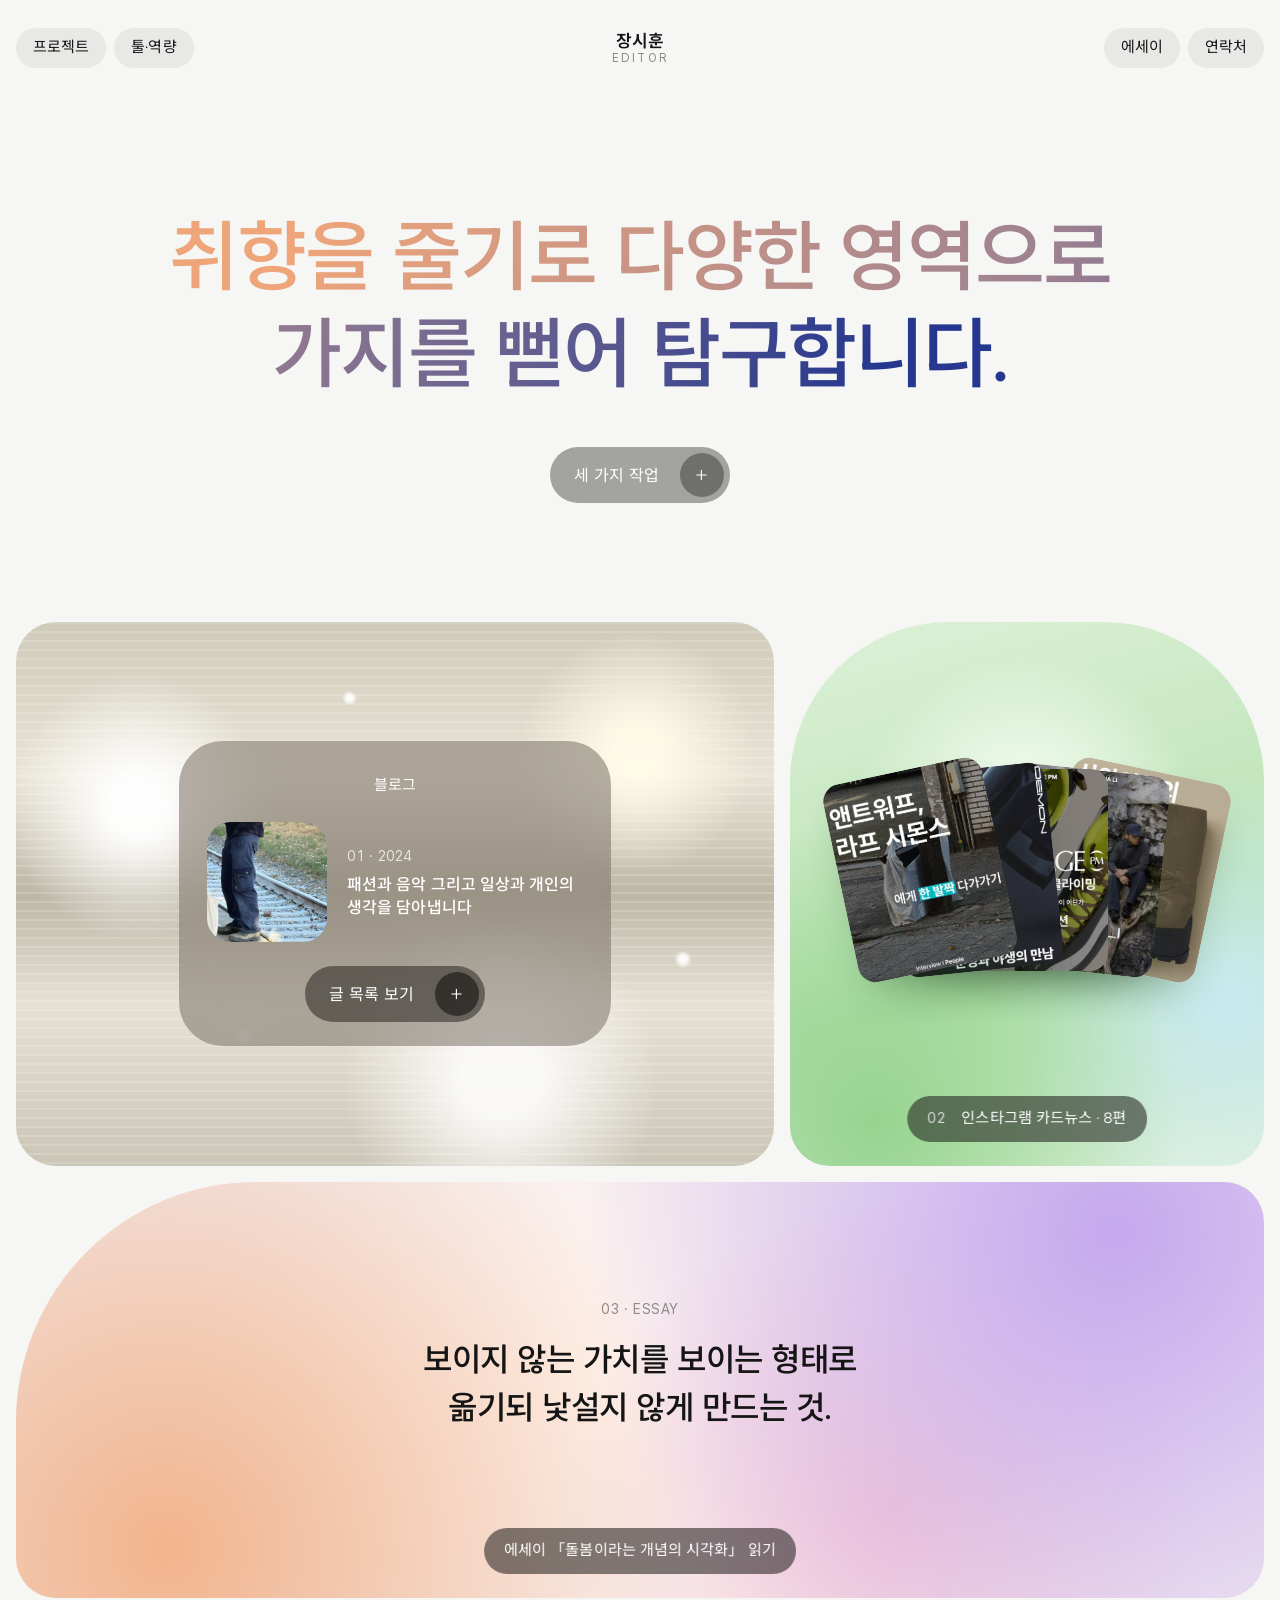
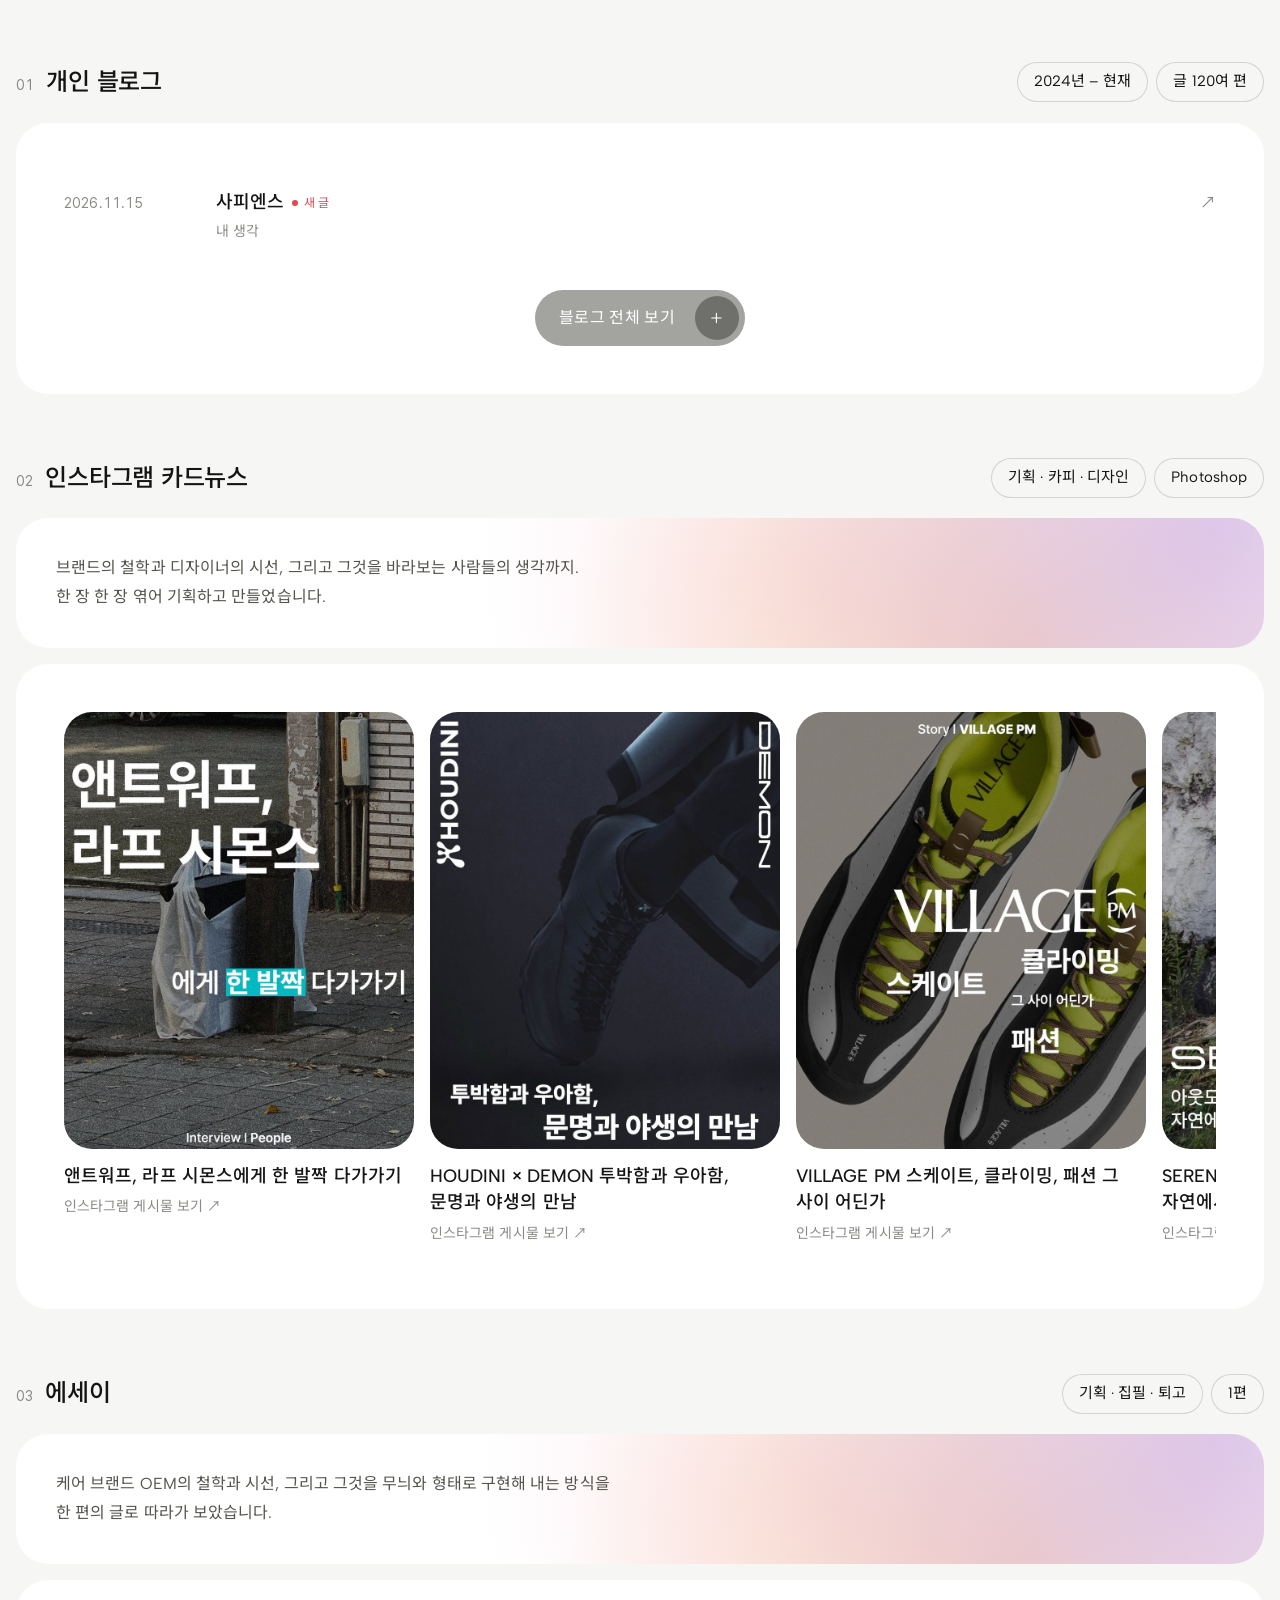
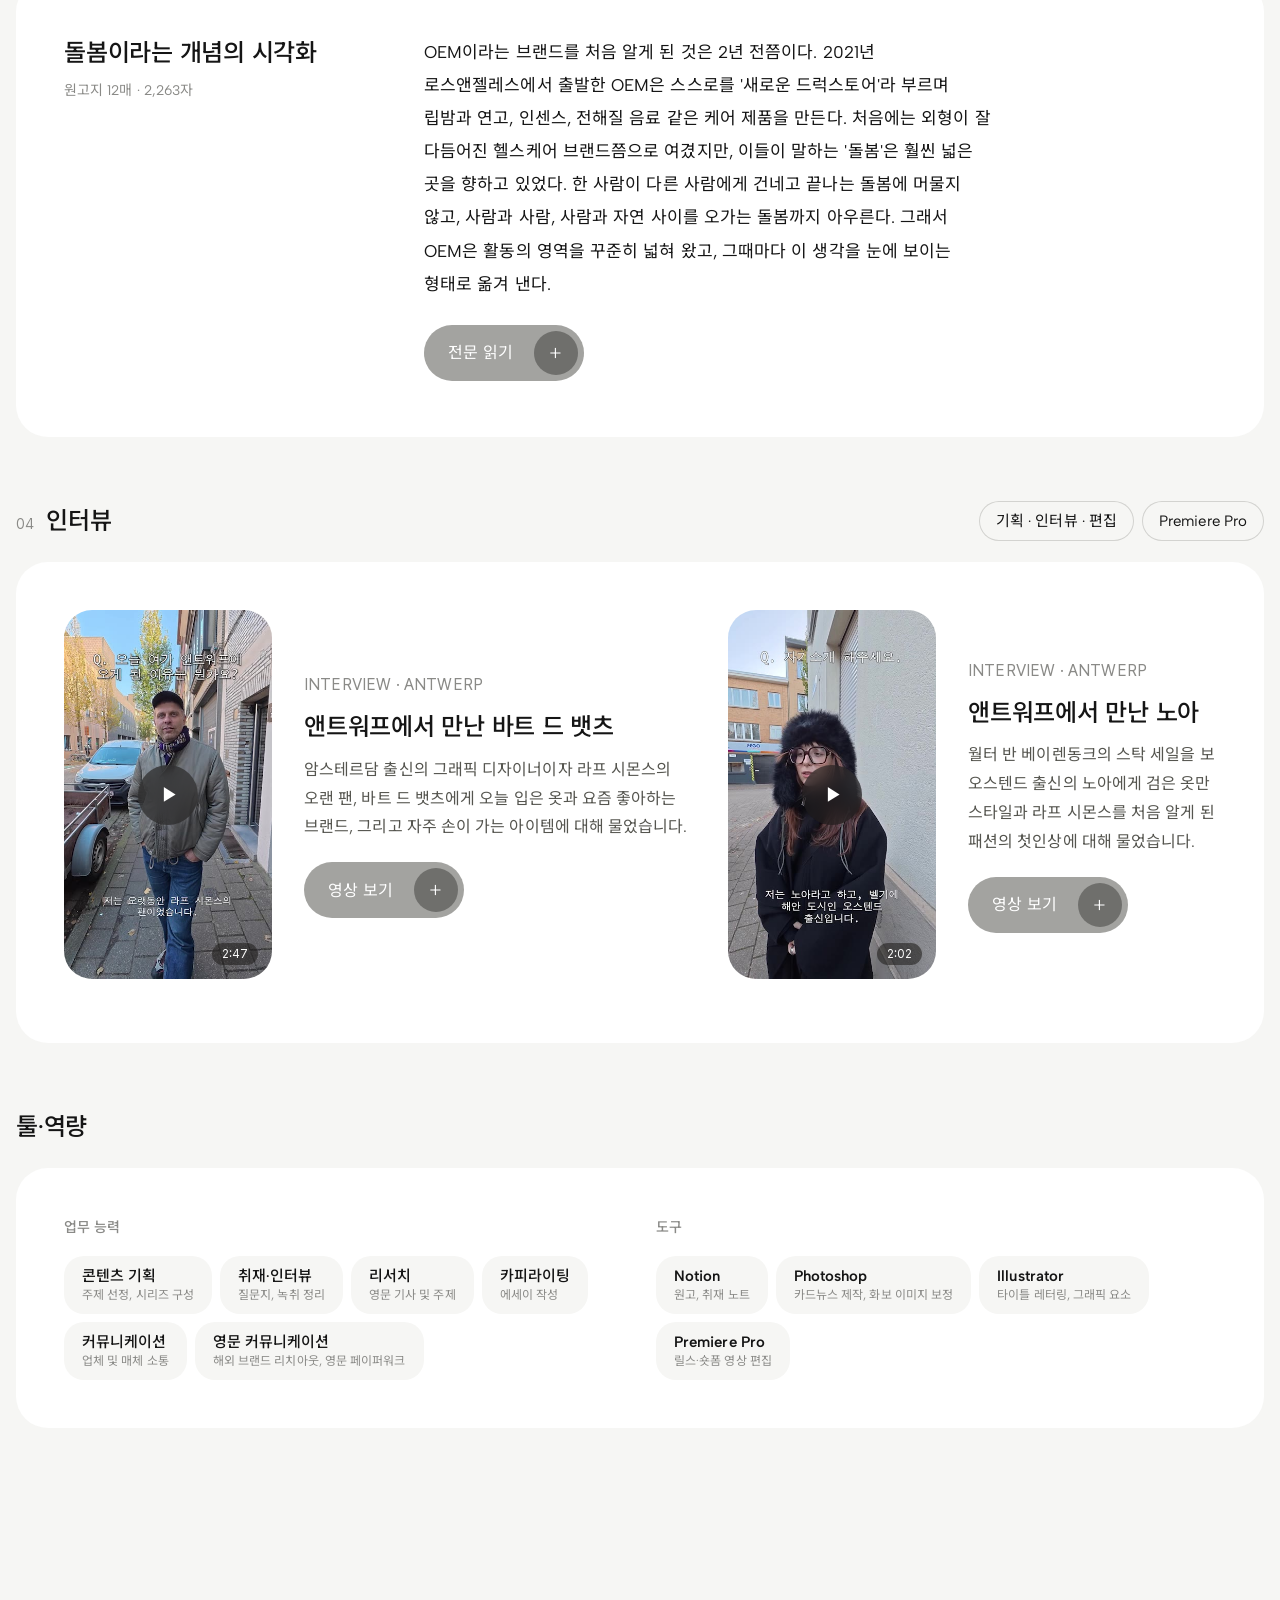
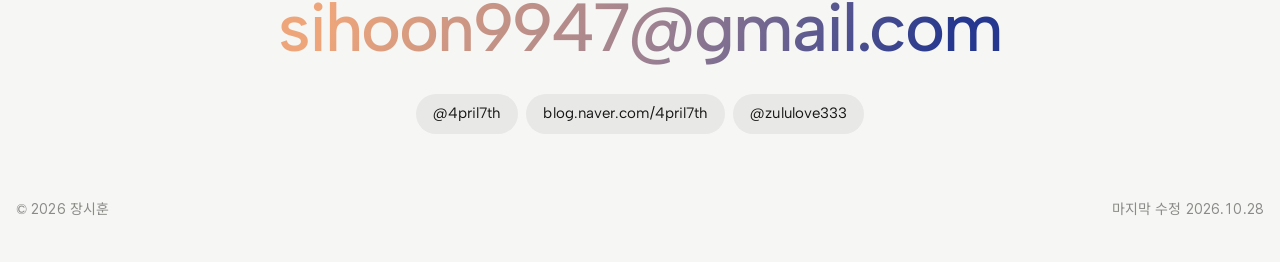
==== index.html @ 26d97390 "Add files via upload" ====
<!doctype html>
<html lang="ko">
<head>
<meta charset="utf-8">
<meta name="viewport" content="width=device-width, initial-scale=1, viewport-fit=cover">
<title>에디터 포트폴리오</title>
<meta name="description" content="에디터 지망생 장시훈의 포트폴리오. 블로그, 인스타그램 캐러셀, 에세이.">
<link rel="preconnect" href="https://fonts.googleapis.com">
<link rel="preconnect" href="https://fonts.gstatic.com" crossorigin>
<link rel="stylesheet" href="https://fonts.googleapis.com/css2?family=Albert+Sans:wght@400;500;600&family=Noto+Sans+KR:wght@400;500;600&display=swap">
<link rel="stylesheet" href="css/style.css">
<script>if(matchMedia("(hover: hover) and (pointer: fine)").matches)document.documentElement.classList.add("reveal-js")</script>
</head>
<body>

<header class="site-head">
  <div class="wrap">
    <nav class="left" aria-label="주 메뉴">
      <a class="pill" href="#work">프로젝트</a>
      <a class="pill" href="#skills">툴·역량</a>
    </nav>
    <a class="mark" href="#top"><b>장시훈</b><span>EDITOR</span></a>
    <nav class="right" aria-label="바로가기">
      <a class="pill opt" href="essay.html">에세이</a>
      <a class="pill" href="#contact">연락처</a>
    </nav>
  </div>
</header>

<main id="top">

  <!-- 소개 -->
  <section class="wrap hero" id="about">
    <h1><span class="grad">취향을 줄기로 다양한 영역으로 가지를 뻗어 탐구합니다.</span></h1>
    <a class="cta" href="#work">세 가지 작업 <span class="plus" aria-hidden="true">+</span></a>
  </section>

  <!-- 작업 카드 -->
  <section class="wrap section" id="work">
    <div class="works">
      <a class="card glow-beige" href="#blog">
        <div class="frost">
          <span class="label">블로그</span>
          <div class="row">
            <img class="thumb" src="images/blog-thumb.jpg" alt="기찻길 옆에 선 사람의 네이비 카고 바지와 작업화" width="720" height="720">
            <div>
              <span class="dot">01 · 2024</span>
              <b>패션과 음악 그리고 일상과 개인의 생각을 담아냅니다</b>
            </div>
          </div>
          <span class="cta dark">글 목록 보기 <span class="plus" aria-hidden="true">+</span></span>
        </div>
      </a>

      <a class="card tall glow-mint" href="#carousel">
        <!-- 이 부채꼴은 js/feed-fan.js가 아래 "02 인스타그램 카드뉴스" 칸을 읽어 자동으로 다시 만듦. 직접 고칠 필요 없음 -->
        <div class="fan" aria-hidden="true">
          <img src="images/carousel-1/01.jpg" alt="" width="864" height="1080" style="--x: -62%; --r: -9deg; z-index: 4">
          <img src="images/carousel-2/01.jpg" alt="" width="864" height="1080" style="--x: -21%; --r: -3deg; z-index: 3">
          <img src="images/carousel-3/01.jpg" alt="" width="864" height="1080" style="--x: 21%; --r: 3deg; z-index: 2">
          <img src="images/carousel-4/01.jpg" alt="" width="864" height="1080" style="--x: 62%; --r: 9deg; z-index: 1">
        </div>
        <span class="tag"><span class="dot">02</span><span>인스타그램 카드뉴스 · 4편</span></span>
      </a>

      <a class="card wide glow-dusk" href="#essay">
        <blockquote>
          <span class="dot">03 · ESSAY</span>
          보이지 않는 가치를 보이는 형태로 옮기되 낯설지 않게 만드는 것.
        </blockquote>
        <span class="tag"><span>에세이 「돌봄이라는 개념의 시각화」 읽기</span></span>
      </a>
    </div>
  </section>

  <!-- 01 블로그 -->
  <section class="wrap section" id="blog">
    <div class="sec-head">
      <h2><span class="dot">01</span>개인 블로그</h2>
      <div class="pills">
        <span class="pill ghost">2024년 – 현재</span>
        <span class="pill ghost">글 120여 편</span>
      </div>
    </div>
    <div class="panel posts-panel">
      <ul class="posts">
        <li><a href="https://blog.naver.com/4pril7th/224477552498" target="_blank" rel="noopener">
          <span class="d dot">2026.11.15</span>
          <span><b>사피엔스</b><span class="new">새 글</span>
          <p>내 생각</p></span>
          <span class="go" aria-hidden="true">↗</span>
        </a></li>
      </ul>
      <div class="reveal">
        <div class="panel-foot center"><a class="cta" href="https://blog.naver.com/4pril7th/" target="_blank" rel="noopener">블로그 전체 보기 <span class="plus" aria-hidden="true">+</span></a></div>
        <div class="more-posts">
          <div class="more-inner">
            <ul class="posts">
              <li><a href="https://blog.naver.com/4pril7th/224455889688" target="_blank" rel="noopener">
                <span class="d dot">2026.10.27</span>
                <span><b>커뮤니티의 영향력에 대해서</b>
                <p>일상과 생각</p></span>
                <span class="go" aria-hidden="true">↗</span>
              </a></li>
              <li><a href="https://blog.naver.com/4pril7th/224419180716" target="_blank" rel="noopener">
                <span class="d dot">2026.09.21</span>
                <span><b>그냥 일 끝나고 하늘이 너무 마음에 드는 김에 SUMIN 노래를 들었다</b>
                <p>일상과 생각</p></span>
                <span class="go" aria-hidden="true">↗</span>
              </a></li>
              <li><a href="https://blog.naver.com/4pril7th/224409416085" target="_blank" rel="noopener">
                <span class="d dot">2026.09.12</span>
                <span><b>티베트 노마드를 담아낸 아웃도어 CONP(Citizen of No Place)</b>
                <p>브랜드 소개</p></span>
                <span class="go" aria-hidden="true">↗</span>
              </a></li>
              <li><a href="https://blog.naver.com/4pril7th/224320069150" target="_blank" rel="noopener">
                <span class="d dot">2026.06.18</span>
                <span><b>2026년 아웃도어 &amp; 고프코어 인사이트</b>
                <p>탐구</p></span>
                <span class="go" aria-hidden="true">↗</span>
              </a></li>
              <li><a href="https://blog.naver.com/4pril7th/224314233630" target="_blank" rel="noopener">
                <span class="d dot">2026.06.12</span>
                <span><b>메종 마르지엘라의 유산, 생 마틴 북샵 (SAINT MARTIN BOOKSHOP)</b>
                <p>매장 소개</p></span>
                <span class="go" aria-hidden="true">↗</span>
              </a></li>
              <li><a href="https://blog.naver.com/4pril7th/224297221443" target="_blank" rel="noopener">
                <span class="d dot">2026.05.26</span>
                <span><b>유틸리티의 새로운 패러다임을 제시하다_플라스틱 프로덕트</b>
                <p>에세이</p></span>
                <span class="go" aria-hidden="true">↗</span>
              </a></li>
            </ul>
          </div>
        </div>
      </div>
    </div>
  </section>

  <!-- 02 캐러셀 -->
  <section class="wrap section" id="carousel">
    <div class="sec-head">
      <h2><span class="dot">02</span>인스타그램 카드뉴스</h2>
      <div class="pills">
        <span class="pill ghost">기획 · 카피 · 디자인</span>
        <span class="pill ghost">Photoshop</span>
      </div>
    </div>
    <div class="sec-note">
      <p class="note-desc">브랜드의 철학과 디자이너의 시선, 그리고 그것을 바라보는 사람들의 생각까지.<br>한 장 한 장 엮어 기획하고 만들었습니다.</p>
    </div>
    <div class="panel">
      <ul class="feed" aria-label="인스타그램 카드뉴스 목록, 옆으로 넘겨 더 보기">
        <li>
          <a class="post" href="https://www.instagram.com/p/DfvQZq-lRYY/" target="_blank" rel="noopener">
            <div class="cover photo">
              <img src="images/carousel-8/01.jpg" alt="카드뉴스 첫 장. 비닐에 싸인 거리의 쓰레기통 사진 위에 '앤트워프, 라프 시몬스에게 한 발짝 다가가기' 문구" width="864" height="1080">
              <span class="badge">게시물 보기 <span aria-hidden="true">↗</span></span>
            </div>
            <b>앤트워프, 라프 시몬스에게 한 발짝 다가가기</b>
            <span class="muted">인스타그램 게시물 보기 ↗</span>
          </a>
        </li>
        <li>
          <a class="post" href="https://www.instagram.com/p/DfZdMoUjiRm/" target="_blank" rel="noopener">
            <div class="cover photo">
              <img src="images/carousel-7/01.jpg" alt="카드뉴스 첫 장. 어두운 배경 속 회색 부츠를 신은 다리 사진 위에 'HOUDINI', 'DEMON' 로고와 '투박함과 우아함, 문명과 야생의 만남' 문구" width="864" height="1080">
              <span class="badge">게시물 보기 <span aria-hidden="true">↗</span></span>
            </div>
            <b>HOUDINI × DEMON 투박함과 우아함, 문명과 야생의 만남</b>
            <span class="muted">인스타그램 게시물 보기 ↗</span>
          </a>
        </li>
        <li>
          <a class="post" href="https://www.instagram.com/p/DfR_40tjjbe/" target="_blank" rel="noopener">
            <div class="cover photo">
              <img src="images/carousel-6/01.jpg" alt="카드뉴스 첫 장. 검정·회색 클라이밍 슈즈 사진 위에 'VILLAGE PM' 로고와 '스케이트, 클라이밍, 그 사이 어딘가 패션' 문구" width="864" height="1080">
              <span class="badge">게시물 보기 <span aria-hidden="true">↗</span></span>
            </div>
            <b>VILLAGE PM 스케이트, 클라이밍, 패션 그 사이 어딘가</b>
            <span class="muted">인스타그램 게시물 보기 ↗</span>
          </a>
        </li>
        <li>
          <a class="post" href="https://www.instagram.com/p/DfKdB0XiA5V/" target="_blank" rel="noopener">
            <div class="cover photo">
              <img src="images/carousel-5/01.jpg" alt="카드뉴스 첫 장. 바위 절벽 앞 쓰러진 나무에 앉은 모델 사진 위에 'SERENA LI'와 '아웃도어 기능은 그대로, 자연에서 일상으로' 문구" width="864" height="1080">
              <span class="badge">게시물 보기 <span aria-hidden="true">↗</span></span>
            </div>
            <b>SERENA LI 아웃도어 기능은 그대로, 자연에서 일상으로</b>
            <span class="muted">인스타그램 게시물 보기 ↗</span>
          </a>
        </li>
        <li>
          <a class="post" href="https://www.instagram.com/p/De_ek8uCEO2/" target="_blank" rel="noopener">
            <div class="cover photo">
              <img src="images/carousel-1/01.jpg" alt="카드뉴스 첫 장. 아크테릭스 부츠 사진 위에 '산악인들의 어그 부츠' 제목" width="864" height="1080">
              <span class="badge">게시물 보기 <span aria-hidden="true">↗</span></span>
            </div>
            <b>산악인들의 어그 부츠</b>
            <span class="muted">인스타그램 게시물 보기 ↗</span>
          </a>
        </li>
        <li>
          <a class="post" href="https://www.instagram.com/p/De89IGfiJCN/" target="_blank" rel="noopener">
            <div class="cover photo">
              <img src="images/carousel-2/01.jpg" alt="카드뉴스 첫 장. 푸른 하늘과 모래 언덕 위 실루엣 인물 사진 위에 'Goldwin 0와 Nur Abbas' 제목" width="864" height="1080">
              <span class="badge">게시물 보기 <span aria-hidden="true">↗</span></span>
            </div>
            <b>Goldwin 0와 Nur Abbas</b>
            <span class="muted">인스타그램 게시물 보기 ↗</span>
          </a>
        </li>
        <li>
          <a class="post" href="https://www.instagram.com/p/De1B1-sCPD4/" target="_blank" rel="noopener">
            <div class="cover photo">
              <img src="images/carousel-3/01.jpg" alt="카드뉴스 첫 장. 분홍 퍼 재킷과 구름 모양 선글라스를 쓴 모델 사진 위에 'Florentina Leitner' 손글씨와 '꿈과 희망을 전하는 앤트워프 디자이너와의 인터뷰' 제목" width="864" height="1080">
              <span class="badge">게시물 보기 <span aria-hidden="true">↗</span></span>
            </div>
            <b>꿈과 희망을 전하는 앤트워프 디자이너와의 인터뷰</b>
            <span class="muted">인스타그램 게시물 보기 ↗</span>
          </a>
        </li>
        <li>
          <a class="post" href="https://www.instagram.com/p/DdJSaGcDizI/" target="_blank" rel="noopener">
            <div class="cover photo">
              <img src="images/carousel-4/01.jpg" alt="카드뉴스 첫 장. 초록 티셔츠에 프린트된 흑백 인물 사진 위에 '아무도 묻지 않는 티셔츠' 제목" width="864" height="1080">
              <span class="badge">게시물 보기 <span aria-hidden="true">↗</span></span>
            </div>
            <b>아무도 묻지 않는 티셔츠</b>
            <span class="muted">인스타그램 게시물 보기 ↗</span>
          </a>
        </li>
      </ul>
    </div>
  </section>

  <!-- 03 에세이 -->
  <section class="wrap section" id="essay">
    <div class="sec-head">
      <h2><span class="dot">03</span>에세이</h2>
      <div class="pills">
        <span class="pill ghost">기획 · 집필 · 퇴고</span>
        <span class="pill ghost">1편</span>
      </div>
    </div>
    <div class="sec-note">
      <p class="note-desc">케어 브랜드 OEM의 철학과 시선, 그리고 그것을 무늬와 형태로 구현해 내는 방식을<br>한 편의 글로 따라가 보았습니다.</p>
    </div>
    <div class="panel">
      <ul class="essays">
        <li class="essay-item">
          <div class="essay-meta">
            <h3><a href="essay.html">돌봄이라는 개념의 시각화</a></h3>
            <span class="muted">원고지 12매 · 2,263자</span>
          </div>
          <div class="essay-preview">
            <p>OEM이라는 브랜드를 처음 알게 된 것은 2년 전쯤이다. 2021년 로스앤젤레스에서 출발한 OEM은 스스로를 '새로운 드럭스토어'라 부르며 립밤과 연고, 인센스, 전해질 음료 같은 케어 제품을 만든다. 처음에는 외형이 잘 다듬어진 헬스케어 브랜드쯤으로 여겼지만, 이들이 말하는 '돌봄'은 훨씬 넓은 곳을 향하고 있었다. 한 사람이 다른 사람에게 건네고 끝나는 돌봄에 머물지 않고, 사람과 사람, 사람과 자연 사이를 오가는 돌봄까지 아우른다. 그래서 OEM은 활동의 영역을 꾸준히 넓혀 왔고, 그때마다 이 생각을 눈에 보이는 형태로 옮겨 낸다.</p>
            <a class="cta" href="essay.html">전문 읽기 <span class="plus" aria-hidden="true">+</span></a>
          </div>
        </li>
      </ul>
    </div>
  </section>

  <!-- 04 인터뷰 -->
  <section class="wrap section" id="interview">
    <div class="sec-head">
      <h2><span class="dot">04</span>인터뷰</h2>
      <div class="pills">
        <span class="pill ghost">기획 · 인터뷰 · 편집</span>
        <span class="pill ghost">Premiere Pro</span>
      </div>
    </div>
    <div class="panel">
      <ul class="interviews">
        <li class="interview-item">
          <button class="vthumb" type="button" data-video="videos/interview-01.mp4" data-poster="images/interview-01.jpg" aria-label="인터뷰 영상 재생: 앤트워프에서 만난 바트 드 뱃츠">
            <img src="images/interview-01.jpg" alt="앤트워프 거리에서 인터뷰에 답하는 그래픽 디자이너 바트 드 뱃츠" width="404" height="718">
            <span class="vplay" aria-hidden="true">▶</span>
            <span class="vdur">2:47</span>
          </button>
          <div class="interview-info">
            <span class="dot muted">INTERVIEW · ANTWERP</span>
            <h3>앤트워프에서 만난 바트 드 뱃츠</h3>
            <p>암스테르담 출신의 그래픽 디자이너이자 라프 시몬스의 오랜 팬, 바트 드 뱃츠에게 오늘 입은 옷과 요즘 좋아하는 브랜드, 그리고 자주 손이 가는 아이템에 대해 물었습니다.</p>
            <div class="interview-actions">
              <button class="cta" type="button" data-video="videos/interview-01.mp4" data-poster="images/interview-01.jpg">영상 보기 <span class="plus" aria-hidden="true">+</span></button>
            </div>
          </div>
        </li>
        <li class="interview-item">
          <button class="vthumb" type="button" data-video="videos/interview-02.mp4" data-poster="images/interview-02.jpg" aria-label="인터뷰 영상 재생: 앤트워프에서 만난 노아">
            <img src="images/interview-02.jpg" alt="앤트워프 거리에서 털모자와 검은 코트 차림으로 인터뷰에 답하는 노아" width="404" height="718">
            <span class="vplay" aria-hidden="true">▶</span>
            <span class="vdur">2:02</span>
          </button>
          <div class="interview-info">
            <span class="dot muted">INTERVIEW · ANTWERP</span>
            <h3>앤트워프에서 만난 노아</h3>
            <p>월터 반 베이렌동크의 스탁 세일을 보러 앤트워프에 온 오스텐드 출신의 노아에게 검은 옷만 입는다는 그의 스타일과 라프 시몬스를 처음 알게 된 순간, 그리고 한국 패션의 첫인상에 대해 물었습니다.</p>
            <div class="interview-actions">
              <button class="cta" type="button" data-video="videos/interview-02.mp4" data-poster="images/interview-02.jpg">영상 보기 <span class="plus" aria-hidden="true">+</span></button>
            </div>
          </div>
        </li>
        <li class="interview-item">
          <button class="vthumb" type="button" data-video="videos/interview-03.mp4" data-poster="images/interview-03.jpg" aria-label="인터뷰 영상 재생: 앤트워프에서 만난 나오미, 브라이언">
            <img src="images/interview-03.jpg" alt="앤트워프 거리에서 나란히 서서 인터뷰에 답하는 나오미와 브라이언" width="404" height="718">
            <span class="vplay" aria-hidden="true">▶</span>
            <span class="vdur">4:39</span>
          </button>
          <div class="interview-info">
            <span class="dot muted">INTERVIEW · ANTWERP</span>
            <h3>앤트워프에서 만난 나오미, 브라이언</h3>
            <p>앤트워프 거리에서 만난 두 사람, 나오미와 브라이언에게 오늘 입은 착장과 가장 좋아하는 브랜드, 요즘 애착이 가는 아이템, 그리고 한국 패션의 첫인상에 대해 물었습니다.</p>
            <div class="interview-actions">
              <button class="cta" type="button" data-video="videos/interview-03.mp4" data-poster="images/interview-03.jpg">영상 보기 <span class="plus" aria-hidden="true">+</span></button>
            </div>
          </div>
        </li>
        <li class="interview-item">
          <button class="vthumb" type="button" data-video="videos/interview-04.mp4" data-poster="images/interview-04.jpg" aria-label="인터뷰 영상 재생: 앤트워프에서 만난 에블린, 코바">
            <img src="images/interview-04.jpg" alt="앤트워프 거리에서 검은 가죽 재킷 차림으로 나란히 선 에블린과 코바" width="404" height="718">
            <span class="vplay" aria-hidden="true">▶</span>
            <span class="vdur">3:43</span>
          </button>
          <div class="interview-info">
            <span class="dot muted">INTERVIEW · ANTWERP</span>
            <h3>앤트워프에서 만난 에블린, 코바</h3>
            <p>서른셋 동갑내기 에블린과 코바에게 오늘 세일에서 산 것과 애착이 가는 아이템, 라프 시몬스의 팬이 된 순간, 그리고 앤트워프 사람에게 패션과 앤트워프 패션 스쿨이 어떤 의미인지 물었습니다.</p>
            <div class="interview-actions">
              <button class="cta" type="button" data-video="videos/interview-04.mp4" data-poster="images/interview-04.jpg">영상 보기 <span class="plus" aria-hidden="true">+</span></button>
            </div>
          </div>
        </li>
      </ul>
    </div>
  </section>

  <!-- 툴·역량 -->
  <section class="wrap section" id="skills">
    <div class="sec-head">
      <h2>툴·역량</h2>
    </div>
    <div class="panel skills">
      <div>
        <h3>업무 능력</h3>
        <ul class="chips">
          <li><b>콘텐츠 기획</b><span>주제 선정, 시리즈 구성</span></li>
          <li><b>취재·인터뷰</b><span>질문지, 녹취 정리</span></li>
          <li><b>리서치</b><span>영문 기사 및 주제</span></li>
          <li><b>카피라이팅</b><span>에세이 작성</span></li>
          <li><b>커뮤니케이션</b><span>업체 및 매체 소통</span></li>
          <li><b>영문 커뮤니케이션</b><span>해외 브랜드 리치아웃, 영문 페이퍼워크</span></li>
        </ul>
      </div>
      <div>
        <h3>도구</h3>
        <ul class="chips tools">
          <li><b>Notion</b><span>원고, 취재 노트</span></li>
          <li><b>Photoshop</b><span>카드뉴스 제작, 화보 이미지 보정</span></li>
          <li><b>Illustrator</b><span>타이틀 레터링, 그래픽 요소</span></li>
          <li><b>Premiere Pro</b><span>릴스·숏폼 영상 편집</span></li>
        </ul>
      </div>
    </div>
  </section>

  <!-- 연락처 -->
  <section class="wrap contact" id="contact">
    <span class="mail grad">sihoon9947@gmail.com</span>
    <div class="pills">
      <a class="pill" href="https://www.instagram.com/4pril7th/" target="_blank" rel="noopener" aria-label="인스타그램 @4pril7th"><!-- 인스타그램 공식 아이콘 자리: <img class="sns-icon" src="images/instagram.svg" alt=""> -->@4pril7th</a>
      <a class="pill" href="https://blog.naver.com/4pril7th" target="_blank" rel="noopener">blog.naver.com/4pril7th</a>
      <a class="pill" href="https://www.instagram.com/zululove333/" target="_blank" rel="noopener">@zululove333</a>
    </div>
  </section>

</main>

<footer class="site-foot">
  <div class="wrap">
    <span>© <span class="dot">2026</span> 장시훈</span>
    <span>마지막 수정 <span class="dot">2026.10.28</span></span>
  </div>
</footer>

<!-- 인터뷰 영상 팝업 (js/video-modal.js) -->
<div class="vmodal" hidden role="dialog" aria-modal="true" aria-label="인터뷰 영상">
  <div class="vmodal-box">
    <video controls playsinline preload="none"></video>
    <button class="vmodal-close" type="button" aria-label="영상 닫기">✕</button>
  </div>
</div>

<script src="js/feed-fan.js"></script>
<script src="js/blog-reveal.js"></script>
<script src="js/feed-drag.js"></script>
<script src="js/video-modal.js"></script>
</body>
</html>
---- css/style.css ----
@font-face {
  font-family: "Pretendard Variable";
  src: url("../fonts/PretendardVariable.woff2") format("woff2-variations"), url("../fonts/PretendardVariable.woff2") format("woff2");
  font-weight: 45 920;
  font-style: normal;
  font-display: swap;
}

/* Layout: 회백색 바탕 위 알약 메뉴, 가운데 정렬 그라데이션 문장, 크게 둥근 카드 그리드, 흰 패널 상세. */
:root {
  /* 바탕과 글자 */
  --bg: #F6F6F4;
  --surface: #FFFFFF;
  --pill: #E8E8E6;
  --pill-hover: #DCDCD9;
  --ink: #151515;
  --muted: #8A8A87;
  --ink-soft: #55554F;
  --faint: #D3D3D0;
  --line: #EDEDEA;

  /* 그라데이션 문장: 살구 → 회보라 → 남색 */
  --g1: #EEA57A;
  --g2: #9E8291;
  --g3: #25378E;

  /* 신호색 */
  --mint: #CBEBC3;
  --mint-ink: #2C5328;
  --signal: #E5484D;
  --cta: #A3A3A0;
  --cta-dot: #6F6F6C;

  /* 글꼴: 영문 Albert Sans + 한글 Noto Sans KR, 숫자·날짜·영문 라벨은 Pretendard */
  --sans: "Albert Sans", "Noto Sans KR", "Apple SD Gothic Neo", "Malgun Gothic", sans-serif;
  --dot: "Pretendard Variable", "Pretendard", "Noto Sans KR", sans-serif;

  /* 크기 */
  --fs-label: 0.75rem;
  --fs-small: 0.875rem;
  --fs-body: 1rem;
  --fs-lead: 1.125rem;
  --fs-title: 1.5rem;
  --fs-hero: clamp(2rem, 6.2vw, 4.75rem);

  /* 둥근 정도 */
  --r-card: 40px;
  --r-panel: 32px;
  --r-slide: 22px;

  --page: 80rem;
  --measure: 34em;

  color-scheme: light;
}

*, *::before, *::after { box-sizing: border-box; }
html { -webkit-text-size-adjust: 100%; scroll-behavior: smooth; }
@media (prefers-reduced-motion: reduce) { html { scroll-behavior: auto; } }

body {
  margin: 0;
  background: var(--bg);
  color: var(--ink);
  font-family: var(--sans);
  font-size: var(--fs-body);
  line-height: 1.7;
  letter-spacing: 0.005em;
  word-break: keep-all;
  overflow-wrap: break-word;
}

.wrap {
  max-width: var(--page);
  margin: 0 auto;
  padding-left: max(16px, env(safe-area-inset-left, 0px));
  padding-right: max(16px, env(safe-area-inset-right, 0px));
}

a { color: inherit; }
a:focus-visible { outline: 2px solid var(--g3); outline-offset: 3px; border-radius: 999px; }

.dot { font-family: var(--dot); letter-spacing: 0.01em; font-variant-numeric: tabular-nums; }
.muted { color: var(--muted); }

/* 초안 안내 */
.draft-note { text-align: center; color: var(--muted); font-size: var(--fs-label); padding-block: 0.5rem 0; }

/* 알약 */
.pill {
  display: inline-flex; align-items: center; gap: 0.5rem;
  min-height: 2.5rem; padding: 0.25rem 1.0625rem;
  border-radius: 999px; background: var(--pill); color: var(--ink);
  font-size: 0.9375rem; text-decoration: none; white-space: nowrap;
  transition: background-color 0.15s;
}
a.pill:hover { background: var(--pill-hover); }
.pill.ghost { background: transparent; box-shadow: inset 0 0 0 1px var(--faint); }
.pill .sig { width: 7px; height: 7px; border-radius: 50%; background: var(--signal); flex: none; }

.cta {
  display: inline-flex; align-items: center; gap: 1.25rem;
  padding: 0.375rem 0.375rem 0.375rem 1.5rem; min-height: 3.5rem;
  border-radius: 999px; background: var(--cta); color: #FFFFFF;
  text-decoration: none; letter-spacing: 0.02em;
  transition: background-color 0.15s;
}
.cta:hover { background: var(--cta-dot); }
.cta .plus {
  display: grid; place-items: center; width: 2.75rem; height: 2.75rem; border-radius: 50%;
  background: var(--cta-dot); font-size: 1.25rem; line-height: 1; font-weight: 300;
}
.cta.dark { background: rgba(40, 38, 34, 0.55); }
.cta.dark .plus { background: rgba(20, 19, 17, 0.6); }
.cta.dark:hover { background: rgba(40, 38, 34, 0.75); }

/* 머리 */
.site-head .wrap {
  display: grid; grid-template-columns: minmax(0, 1fr) auto minmax(0, 1fr); align-items: center; gap: 0.75rem 1rem;
  padding-block: 1.75rem 0;
}
.site-head nav { display: flex; flex-wrap: wrap; gap: 0.5rem; }
.site-head nav.right { justify-content: flex-end; }
.mark { text-align: center; text-decoration: none; display: grid; line-height: 1.2; }
.mark b { font-weight: 600; font-size: 1.0625rem; }
.mark span { font-family: var(--dot); font-size: var(--fs-label); letter-spacing: 0.18em; color: var(--muted); }

/* 히어로 */
.hero { padding-block: clamp(4rem, 11vw, 9rem) clamp(3.5rem, 8vw, 6.5rem); text-align: center; display: grid; justify-items: center; gap: 2.75rem; }
.hero h1 {
  margin: 0; max-width: 17em;
  font-size: var(--fs-hero); font-weight: 500; line-height: 1.28; letter-spacing: -0.025em;
  text-wrap: balance; color: var(--ink);
}
@supports ((-webkit-background-clip: text) or (background-clip: text)) {
  .grad {
    background: linear-gradient(112deg, var(--g1) 8%, var(--g2) 52%, var(--g3) 92%);
    -webkit-background-clip: text; background-clip: text;
    color: transparent; -webkit-text-fill-color: transparent;
  }
}

/* 섹션 머리 */
.section { padding-block: 1rem 3rem; }
.sec-head { display: flex; flex-wrap: wrap; align-items: center; justify-content: space-between; gap: 0.75rem 1rem; padding-bottom: 1.25rem; }
.sec-head h2 { margin: 0; font-size: var(--fs-title); font-weight: 500; letter-spacing: -0.01em; display: flex; align-items: baseline; gap: 0.75rem; }
.sec-head h2 .dot { font-size: var(--fs-small); color: var(--muted); font-weight: 400; }
.sec-head .pills { display: flex; flex-wrap: wrap; gap: 0.5rem; }

/* 작업 카드 그리드 */
.works { display: grid; grid-template-columns: minmax(0, 1.6fr) minmax(0, 1fr); gap: 1rem; }
.card {
  position: relative; overflow: hidden; min-height: 34rem;
  display: grid; place-items: center; padding: 1.5rem;
  border-radius: var(--r-card); color: var(--ink); text-decoration: none;
}
.card .tag {
  position: absolute; left: 50%; bottom: 1.5rem; transform: translateX(-50%);
  display: inline-flex; gap: 1rem; align-items: center; white-space: nowrap;
  padding: 0.625rem 1.25rem; border-radius: 999px;
  background: rgba(28, 27, 25, 0.55); color: #FFFFFF; font-size: 0.9375rem;
  backdrop-filter: blur(10px); -webkit-backdrop-filter: blur(10px);
}
.card .tag .dot { opacity: 0.75; }

/* 빛 번짐 배경 */
.glow-beige {
  background:
    radial-gradient(circle at 16% 34%, rgba(255,255,255,0.95) 0 4%, rgba(255,255,255,0) 18%),
    radial-gradient(circle at 82% 24%, rgba(255,252,232,0.95) 0 3%, rgba(255,252,232,0) 16%),
    radial-gradient(circle at 64% 84%, rgba(255,255,255,0.85) 0 6%, rgba(255,255,255,0) 24%),
    radial-gradient(circle at 30% 76%, rgba(255,255,255,0.9) 0 0.6%, rgba(255,255,255,0) 1.4%),
    radial-gradient(circle at 88% 62%, rgba(255,255,255,0.9) 0 0.5%, rgba(255,255,255,0) 1.2%),
    radial-gradient(circle at 44% 14%, rgba(255,255,255,0.9) 0 0.5%, rgba(255,255,255,0) 1.2%),
    repeating-linear-gradient(180deg, rgba(255,255,255,0.16) 0 2px, rgba(255,255,255,0) 2px 9px),
    linear-gradient(180deg, #CFCAB9 0%, #E8E3D4 28%, #BDB7A6 50%, #E6E1D4 70%, #CBC5B6 100%);
}
.glow-mint {
  background:
    radial-gradient(circle at 50% 38%, rgba(247,255,244,0.95) 0 8%, rgba(247,255,244,0) 42%),
    radial-gradient(circle at 18% 92%, #96D48F 0, rgba(150,212,143,0) 48%),
    radial-gradient(circle at 92% 70%, #C9E9F0 0, rgba(201,233,240,0) 40%),
    linear-gradient(165deg, #DDF1D8, #B7E1B0 62%, #E4F3E1);
}
.glow-dusk {
  background:
    radial-gradient(circle at 12% 88%, #F2B48C 0, rgba(242,180,140,0) 46%),
    radial-gradient(circle at 88% 12%, #C5A8EE 0, rgba(197,168,238,0) 46%),
    radial-gradient(circle at 70% 80%, #F6C9D6 0, rgba(246,201,214,0) 34%),
    radial-gradient(circle at 46% 46%, #FFF4EE 0, rgba(255,244,238,0) 58%),
    #F2ECF0;
}
.glow-sky {
  background:
    radial-gradient(circle at 80% 20%, rgba(255,255,255,0.9) 0 5%, rgba(255,255,255,0) 30%),
    radial-gradient(circle at 20% 90%, #F3C5A6 0, rgba(243,197,166,0) 40%),
    linear-gradient(180deg, #8EA2C8, #B7C3DB 55%, #E7E1DE);
}

/* 01 블로그 카드: 반투명 패널 */
.frost {
  width: min(27rem, 100%); padding: 2rem 1.75rem 1.5rem;
  border-radius: 44px; background: rgba(122, 114, 102, 0.55); color: #FFFFFF;
  backdrop-filter: blur(16px); -webkit-backdrop-filter: blur(16px);
  display: grid; gap: 1.5rem; justify-items: center; text-align: center;
}
.frost .label { font-size: 0.9375rem; }
.frost .row { display: grid; grid-template-columns: 7.5rem minmax(0, 1fr); gap: 1.25rem; align-items: center; text-align: left; width: 100%; }
.frost .thumb {
  display: block; width: 100%; height: auto; aspect-ratio: 1; object-fit: cover; border-radius: 24px;
  box-shadow: 0 18px 36px -16px rgba(60, 45, 25, 0);
  transition: transform 0.5s cubic-bezier(0.3, 0.6, 0.15, 1), box-shadow 0.5s cubic-bezier(0.3, 0.6, 0.15, 1);
}
/* 마우스를 올리면 사진이 살짝 기울며 떠오름 (카드뉴스 카드의 부채가 펼쳐지는 것과 같은 속도) */
.card:hover .frost .thumb { transform: translateY(-4px) rotate(-4deg) scale(1.06); box-shadow: 0 18px 36px -16px rgba(60, 45, 25, 0.5); }
.frost .row b { display: block; font-weight: 500; line-height: 1.45; }
.frost .row .dot { display: block; font-size: var(--fs-small); opacity: 0.75; margin-bottom: 0.25rem; }

/* 02 캐러셀 카드 */
.card.tall { border-radius: 160px 160px var(--r-card) var(--r-card); }
.mock {
  width: min(12.5rem, 62%); aspect-ratio: 4 / 5; border-radius: var(--r-slide);
  background: var(--surface); padding: 1rem; margin-bottom: 3rem;
  display: flex; flex-direction: column; justify-content: space-between;
  box-shadow: 0 30px 60px -20px rgba(40, 80, 40, 0.35);
  transform: rotate(-5deg);
}
.mock .dot { font-size: var(--fs-label); color: var(--muted); }
.mock b { font-size: 1.0625rem; font-weight: 600; line-height: 1.4; }
.mock-back {
  position: absolute; width: min(12.5rem, 62%); aspect-ratio: 4 / 5; border-radius: var(--r-slide);
  background: rgba(255,255,255,0.55); transform: rotate(6deg) translate(1.5rem, -1.5rem);
  margin-bottom: 3rem;
}

/* 03 에세이 카드 */
.card.wide { grid-column: 1 / -1; min-height: 26rem; border-radius: 240px var(--r-card) var(--r-card) var(--r-card); place-items: center; }
.card.wide blockquote {
  margin: 0 0 3rem; max-width: 22em; text-align: center;
  font-size: clamp(1.25rem, 2.6vw, 2rem); font-weight: 500; line-height: 1.5; letter-spacing: -0.015em; text-wrap: balance;
}
.card.wide blockquote .dot { display: block; font-size: var(--fs-small); color: var(--muted); letter-spacing: 0.04em; margin-bottom: 1rem; font-weight: 400; }

/* 흰 패널 */
.panel { background: var(--surface); border-radius: var(--r-panel); padding: clamp(1.25rem, 4vw, 3rem); }
.panel + .panel { margin-top: 1rem; }

/* 블로그 글 목록 */
.posts { list-style: none; margin: 0; padding: 0; }
.posts li { border-top: 1px solid var(--line); }
.posts li:first-child { border-top: 0; }
.posts a {
  display: grid; grid-template-columns: 8rem minmax(0, 1fr) auto; gap: 0.25rem 1.5rem; align-items: baseline;
  padding-block: 1.125rem; text-decoration: none;
}
.posts .d { color: var(--muted); font-size: var(--fs-small); }
.posts b { font-weight: 500; font-size: var(--fs-lead); line-height: 1.5; }
.posts p { margin: 0.25rem 0 0; color: var(--muted); font-size: var(--fs-small); }
.posts .go { color: var(--muted); }
.posts a:hover b { color: var(--g3); }
.posts .new { display: inline-flex; align-items: center; gap: 0.375rem; margin-left: 0.5rem; vertical-align: 0.15em; font-size: var(--fs-label); color: var(--signal); font-weight: 400; }
.posts .new::before { content: ""; width: 6px; height: 6px; border-radius: 50%; background: var(--signal); }
.panel-foot { display: flex; justify-content: flex-end; padding-top: 1rem; }

/* 캐러셀 세트 */
.set { display: grid; gap: 1rem; }
.set + .set { margin-top: 2.5rem; }
.set-head { display: flex; flex-wrap: wrap; align-items: baseline; justify-content: space-between; gap: 0.25rem 1rem; }
.set-head h3 { margin: 0; font-size: var(--fs-lead); font-weight: 500; }
.strip {
  list-style: none; margin: 0; padding: 0 0 0.75rem;
  display: flex; gap: 0.75rem; overflow-x: auto; scroll-snap-type: x mandatory;
  scrollbar-width: thin; scrollbar-color: var(--faint) transparent;
}
.slide {
  flex: 0 0 11.5rem; max-width: 100%; aspect-ratio: 4 / 5; scroll-snap-align: start;
  display: flex; flex-direction: column; justify-content: space-between; gap: 0.5rem;
  padding: 1rem; border-radius: var(--r-slide); background: var(--bg);
  font-size: 0.875rem; line-height: 1.5;
}
.slide img { width: 100%; height: 100%; object-fit: cover; border-radius: inherit; }
.slide .pg { font-family: var(--dot); font-size: var(--fs-label); color: var(--muted); letter-spacing: 0.04em; }
.slide.cover strong { font-size: 1.1875rem; font-weight: 600; line-height: 1.4; letter-spacing: -0.01em; }
.slide.cover .pg { color: rgba(21,21,21,0.55); }
.slide.end { background: var(--mint); color: var(--mint-ink); }
.slide.end .pg { color: var(--mint-ink); opacity: 0.7; }
.slide.end strong { font-weight: 600; }

/* 툴·역량 */
.skills { display: grid; grid-template-columns: repeat(2, minmax(0, 1fr)); gap: 2rem; }
.skills h3 { margin: 0 0 1rem; font-size: var(--fs-small); font-weight: 500; color: var(--muted); }
.chips { list-style: none; margin: 0; padding: 0; display: flex; flex-wrap: wrap; gap: 0.5rem; }
.chips li { display: inline-flex; flex-direction: column; justify-content: center; padding: 0.625rem 1.125rem; border-radius: 20px; background: var(--bg); line-height: 1.4; }
.chips b { font-weight: 500; font-size: 0.9375rem; }
.chips span { font-size: var(--fs-label); color: var(--muted); }

/* 연락처 */
.contact { padding-block: clamp(4rem, 9vw, 7rem) 2rem; text-align: center; display: grid; justify-items: center; gap: 1.75rem; }
.contact .lede { margin: 0; color: var(--muted); }
.contact .mail {
  font-size: clamp(1.75rem, 6vw, 4.25rem); font-weight: 500; letter-spacing: -0.03em; line-height: 1.15;
  text-decoration: none; overflow-wrap: anywhere; user-select: all;
}
.contact .pills { display: flex; flex-wrap: wrap; justify-content: center; gap: 0.5rem; }

/* 바닥 */
.site-foot .wrap { display: flex; flex-wrap: wrap; justify-content: space-between; gap: 0.5rem 1.5rem; padding-block: 2rem 2.5rem; color: var(--muted); font-size: var(--fs-small); }

/* 에세이 페이지 */
.essay-hero { padding-block: clamp(3.5rem, 9vw, 7rem) 2.5rem; text-align: center; display: grid; justify-items: center; gap: 1.5rem; }
.essay-hero h1 { margin: 0; font-size: clamp(2rem, 6vw, 4.25rem); font-weight: 500; line-height: 1.25; letter-spacing: -0.025em; text-wrap: balance; }
.essay-hero .pills { display: flex; flex-wrap: wrap; justify-content: center; gap: 0.5rem; }
.essay-panel { max-width: 48rem; margin: 0 auto; }
.essay-body { max-width: var(--measure); margin: 0 auto; font-size: 1.0625rem; line-height: 2; }
.essay-body p { margin: 0 0 1.5em; }
.essay-body p:last-child { margin-bottom: 0; }
.essay-foot { display: flex; justify-content: center; padding-block: 2.5rem 1rem; }

/* 좁은 화면 */
@media (max-width: 760px) {
  .site-head .wrap { grid-template-columns: minmax(0, 1fr) auto; }
  .mark { grid-column: 1 / -1; grid-row: 1; }
  .site-head nav.left { grid-column: 1; }
  .site-head nav.right { grid-column: 2; }
  .works { grid-template-columns: minmax(0, 1fr); }
  .card { min-height: 26rem; }
  .card.tall { border-radius: 120px 120px 32px 32px; }
  .card.wide { border-radius: 120px 32px 32px 32px; min-height: 24rem; }
  .frost { border-radius: 32px; padding: 1.5rem 1.25rem 1.25rem; }
  .frost .row { grid-template-columns: 5.5rem minmax(0, 1fr); gap: 1rem; }
  .posts a { grid-template-columns: minmax(0, 1fr) auto; }
  .posts .d { grid-column: 1 / -1; }
  .skills { grid-template-columns: minmax(0, 1fr); }
  .slide { flex-basis: 10rem; }
}
@media (max-width: 420px) {
  .site-head nav .pill { padding-inline: 0.875rem; font-size: 0.875rem; }
  .site-head nav.right .opt { display: none; }
}

/* 카드뉴스 게시물 칸 */
.feed {
  list-style: none; margin: 0; padding: 0 0 1rem;
  display: grid; grid-auto-flow: column; grid-auto-columns: calc((100% - 2rem) / 3.2); gap: 1rem;
  overflow-x: auto; overscroll-behavior-x: contain; scroll-snap-type: x mandatory;
  scrollbar-width: thin; scrollbar-color: var(--faint) transparent;
}
.feed > li { min-width: 0; scroll-snap-align: start; }
@media (max-width: 760px) { .feed { grid-auto-columns: 78%; } }
.post { display: grid; gap: 0.375rem; text-decoration: none; color: var(--ink); min-width: 0; }
.post b { margin-top: 0.5rem; font-weight: 500; font-size: var(--fs-lead); line-height: 1.45; }
.post .muted { font-size: var(--fs-small); }
.cover {
  position: relative; overflow: hidden; aspect-ratio: 4 / 5; max-width: 100%;
  border-radius: 28px;
  display: flex; flex-direction: column; justify-content: space-between; padding: 1.125rem 1.125rem 4rem;
}
.cover:not([class*="glow-"]) { background: var(--bg); }
.cover img { position: absolute; inset: 0; width: 100%; height: 100%; object-fit: cover; display: block; }
.cover .pg { font-family: var(--dot); font-size: var(--fs-label); color: rgba(21,21,21,0.55); }
.cover strong { font-size: 1.25rem; font-weight: 600; line-height: 1.4; letter-spacing: -0.01em; }
.cover-wait { margin: auto; color: var(--mint-ink); opacity: 0.6; font-size: var(--fs-small); }
.cover .badge {
  position: absolute; left: 50%; bottom: 1rem; transform: translateX(-50%);
  padding: 0.5rem 1.125rem; border-radius: 999px; white-space: nowrap;
  background: rgba(28, 27, 25, 0.55); color: #FFFFFF; font-size: var(--fs-small);
  backdrop-filter: blur(10px); -webkit-backdrop-filter: blur(10px);
}
.cover.photo { padding: 0; }
.cover.photo .badge { display: none; }
a.post:hover .badge { background: rgba(28, 27, 25, 0.75); }
a.post:hover b { color: var(--g3); }

/* 블로그 글 목록: "블로그 전체 보기"에 마우스를 올리면 숨은 글이 버튼 밑에서 서랍처럼 미끄러져 나옴.
   움직임은 js/blog-reveal.js가 계산함. 스크립트가 없거나 마우스가 없는 기기에서는 처음부터 펼쳐져 있음 */
.posts-panel .panel-foot.center { justify-content: center; padding-top: 1.75rem; position: relative; z-index: 1; }
.more-inner > .posts { padding-top: 1.5rem; }
.more-posts .posts li:first-child { border-top: 1px solid var(--line); }

.reveal-js .more-posts {
  position: relative; height: 0; overflow: hidden;
  transition: height 2s cubic-bezier(0.35, 0.05, 0.3, 1);
}
.reveal-js .more-inner {
  transform: translateY(-100%); will-change: transform;
  transition: transform 2s cubic-bezier(0.35, 0.05, 0.3, 1);
}
/* 닫힐 때는 1.2초 동안 천천히 */
.reveal-js .posts-panel:not(.is-open) .more-posts,
.reveal-js .posts-panel:not(.is-open) .more-inner { transition-duration: 1.2s; transition-timing-function: cubic-bezier(0.45, 0, 0.35, 1); }
.reveal-js .posts-panel.no-anim .more-posts,
.reveal-js .posts-panel.no-anim .more-inner { transition: none !important; }
/* 버튼 밑에서 나오는 느낌을 주는 옅은 그림자. 움직이는 동안만 보임 */
.reveal-js .more-posts::before {
  content: ""; position: absolute; inset: 0 0 auto; height: 18px; z-index: 1; pointer-events: none;
  background: linear-gradient(to bottom, rgba(21, 21, 21, 0.07), rgba(21, 21, 21, 0));
  opacity: 0; transition: opacity 0.4s ease;
}
.reveal-js .posts-panel.is-moving .more-posts::before { opacity: 1; }
/* 서랍이 열리면 "블로그 전체 보기" 버튼은 흐려지며 접혀 사라지고, 서랍이 닫히면 다시 나타남 */
.reveal-js .posts-panel .panel-foot.center {
  max-height: 6rem; overflow: hidden;
  transition: max-height 1.2s cubic-bezier(0.45, 0, 0.35, 1), padding-top 1.2s cubic-bezier(0.45, 0, 0.35, 1), opacity 0.8s ease 0.3s;
}
.reveal-js .posts-panel .panel-foot.center .cta { transition: background-color 0.15s, transform 1.2s cubic-bezier(0.45, 0, 0.35, 1); }
.reveal-js .posts-panel.is-open .panel-foot.center {
  max-height: 0; padding-top: 0; opacity: 0;
  transition: max-height 2s cubic-bezier(0.35, 0.05, 0.3, 1), padding-top 2s cubic-bezier(0.35, 0.05, 0.3, 1), opacity 0.8s ease;
}
.reveal-js .posts-panel.is-open .panel-foot.center .cta {
  transform: scale(0.9); pointer-events: none;
  transition: background-color 0.15s, transform 2s cubic-bezier(0.35, 0.05, 0.3, 1);
}
/* 버튼이 사라진 자리에서 목록이 첫 글과 같은 간격으로 이어지도록 */
.reveal-js .more-inner > .posts { padding-top: 0; }

/* 가로 줄(카드뉴스, 인터뷰): 마우스로 끌어서 넘기기 (js/feed-drag.js) */
.can-drag, .can-drag a, .can-drag button { cursor: grab; }
.grabbing, .grabbing * { cursor: grabbing !important; user-select: none; }
.feed.dragging { scroll-snap-type: none; scroll-behavior: auto; }
.can-drag img { -webkit-user-drag: none; user-select: none; }

/* 작업 소개의 카드뉴스 카드: 아래 카드뉴스 칸과 같은 순서로 첫 장들을 부채꼴로 겹쳐 보여줌 (왼쪽·맨 앞이 첫 번째) */
.fan { display: grid; place-items: center; width: 100%; margin-bottom: 3rem; }
.fan img {
  grid-area: 1 / 1;
  width: min(10.5rem, 38%); height: auto; aspect-ratio: 4 / 5; object-fit: cover;
  border-radius: 18px;
  box-shadow: 0 22px 44px -18px rgba(30, 70, 30, 0.45);
  transform: translateX(var(--x, 0)) rotate(var(--r, 0deg));
  transition: transform 0.5s cubic-bezier(0.3, 0.6, 0.15, 1);
  -webkit-user-drag: none;
}
/* 마우스를 올리면 부채가 조금 더 펼쳐짐 */
.card:hover .fan img { transform: translateX(calc(var(--x, 0) * 1.1)) rotate(calc(var(--r, 0deg) * 1.2)); }
@media (max-width: 760px) { .fan img { width: min(9.5rem, 38%); } }

/* 03 에세이 칸: 왼쪽에 날짜·제목·분량, 오른쪽에 첫 문단 미리보기와 "전문 읽기" */
.essays { list-style: none; margin: 0; padding: 0; }
.essay-item {
  display: grid; grid-template-columns: minmax(0, 19rem) minmax(0, 1fr); gap: 1.5rem 3.5rem;
  padding-block: 0.5rem;
}
.essay-item + .essay-item { border-top: 1px solid var(--line); margin-top: 1.75rem; padding-top: 2.25rem; }
.essay-meta { display: grid; gap: 0.625rem; align-content: start; }
.essay-meta h3 { margin: 0; font-size: var(--fs-title); font-weight: 500; line-height: 1.4; letter-spacing: -0.01em; text-wrap: balance; }
.essay-meta h3 a { text-decoration: none; }
.essay-meta h3 a:hover { color: var(--g3); }
.essay-meta .muted { font-size: var(--fs-small); }
.essay-preview { display: grid; gap: 1.5rem; justify-items: start; min-width: 0; }
.essay-preview p { margin: 0; max-width: var(--measure); font-size: 1.0625rem; line-height: 1.95; }
@media (max-width: 760px) {
  .essay-item { grid-template-columns: minmax(0, 1fr); gap: 1rem; }
}

/* 도구 이름은 영문 글꼴(Albert Sans)이라 같은 500이어도 한글보다 가늘어 보임. 업무 능력의 한글 이름과 굵기가 같아 보이도록 한 단계 올림 */
.chips.tools b { font-weight: 600; }

/* 에세이 전문 속 소제목: 인용구처럼 큰 따옴표와 함께 */
.essay-body .quote-head {
  position: relative; margin: 3rem 0 1.25rem; padding-left: 2.4rem;
  font-size: clamp(1.1875rem, 2vw, 1.375rem); font-weight: 600; line-height: 1.5; letter-spacing: -0.01em;
  text-wrap: balance;
}
.essay-body .quote-head:first-child { margin-top: 0; }
.essay-body .quote-head::before {
  content: "\201C"; position: absolute; left: -0.1rem; top: -0.2em;
  font-family: Georgia, "Times New Roman", "Noto Serif", serif;
  font-size: 3.5rem; line-height: 1; font-weight: 700; color: var(--g2);
}
@supports ((-webkit-background-clip: text) or (background-clip: text)) {
  .essay-body .quote-head::before {
    background: linear-gradient(135deg, var(--g1), var(--g3));
    -webkit-background-clip: text; background-clip: text;
    color: transparent; -webkit-text-fill-color: transparent;
  }
}

/* 섹션 제목 아래 소개 칸: 작은 라벨 + 소제목 + 설명. 오른쪽에 은은한 빛 번짐 */
.sec-note {
  position: relative; overflow: hidden;
  display: grid; gap: 0.5rem; justify-items: start;
  margin: 0 0 1rem; padding: clamp(1.5rem, 3.5vw, 2.25rem) clamp(1.25rem, 3.5vw, 2.5rem);
  border-radius: var(--r-panel);
  background:
    radial-gradient(circle at 96% 8%, rgba(197, 168, 238, 0.55) 0, rgba(197, 168, 238, 0) 38%),
    radial-gradient(circle at 80% 115%, rgba(242, 180, 140, 0.55) 0, rgba(242, 180, 140, 0) 45%),
    radial-gradient(circle at 62% 40%, rgba(246, 201, 214, 0.35) 0, rgba(246, 201, 214, 0) 40%),
    var(--surface);
}
.note-label {
  display: inline-flex; align-items: center; gap: 0.5rem;
  padding: 0.3rem 0.8rem 0.3rem 0.65rem; border-radius: 999px; background: var(--bg);
  font-family: var(--dot); font-size: var(--fs-label); letter-spacing: 0.08em; color: var(--muted);
}
.note-label::before { content: ""; width: 7px; height: 7px; border-radius: 50%; background: linear-gradient(135deg, var(--g1), var(--g3)); }
.note-title { margin: 0; font-size: clamp(1.375rem, 2.6vw, 1.875rem); font-weight: 600; line-height: 1.35; letter-spacing: -0.025em; text-wrap: balance; }
.note-desc { margin: 0; max-width: 40em; color: var(--ink-soft); line-height: 1.8; text-wrap: pretty; }

/* 이메일은 링크가 아닌 글자. 누르면 주소 전체가 선택되어 복사하기 쉬움 */
.contact .mail { cursor: text; }

/* 04 인터뷰: 왼쪽 세로 영상 썸네일, 오른쪽 설명. 썸네일이나 "영상 보기"를 누르면 팝업 재생 (js/video-modal.js) */
.interviews {
  list-style: none; margin: 0; padding: 0 0 1rem;
  display: grid; grid-auto-flow: column; grid-auto-columns: min(40rem, 84%); gap: 1.5rem;
  overflow-x: auto; overscroll-behavior-x: contain; scroll-snap-type: x mandatory;
  scrollbar-width: thin; scrollbar-color: var(--faint) transparent;
}
.interviews > li { min-width: 0; scroll-snap-align: start; }
.interviews.dragging { scroll-snap-type: none; scroll-behavior: auto; }
.interview-item { display: grid; grid-template-columns: minmax(0, 13rem) minmax(0, 1fr); gap: 1.25rem 2rem; align-items: center; }
.vthumb {
  position: relative; display: block; width: 100%; max-width: 100%; aspect-ratio: 404 / 718;
  padding: 0; border: 0; border-radius: 28px; overflow: hidden; background: var(--bg); cursor: pointer;
}
.vthumb img { display: block; width: 100%; height: 100%; object-fit: cover; transition: transform 0.6s cubic-bezier(0.3, 0.6, 0.15, 1); }
.vthumb:hover img { transform: scale(1.04); }
.vthumb:focus-visible { outline: 2px solid var(--g3); outline-offset: 3px; }
.vplay {
  position: absolute; left: 50%; top: 50%; transform: translate(-50%, -50%);
  display: grid; place-items: center; width: 3.75rem; height: 3.75rem; padding-left: 0.2rem;
  border-radius: 50%; background: rgba(28, 27, 25, 0.55); color: #FFFFFF; font-size: 1.125rem;
  backdrop-filter: blur(10px); -webkit-backdrop-filter: blur(10px);
  transition: background-color 0.2s;
}
.vthumb:hover .vplay { background: rgba(28, 27, 25, 0.75); }
.vdur {
  position: absolute; right: 0.875rem; bottom: 0.875rem; padding: 0.25rem 0.625rem; border-radius: 999px;
  background: rgba(28, 27, 25, 0.55); color: #FFFFFF; font-family: var(--dot); font-size: var(--fs-label);
}
.interview-info { display: grid; gap: 0.75rem; justify-items: start; min-width: 0; }
.interview-info h3 { margin: 0; font-size: var(--fs-title); font-weight: 500; line-height: 1.4; letter-spacing: -0.01em; }
.interview-info p { margin: 0; max-width: var(--measure); color: var(--ink-soft); line-height: 1.8; }
.interview-actions { display: flex; flex-wrap: wrap; align-items: center; gap: 0.5rem; margin-top: 0.5rem; }
button.cta { border: 0; font: inherit; cursor: pointer; }
@media (max-width: 760px) {
  .interview-item { grid-template-columns: minmax(0, 1fr); }
  .vthumb { width: min(16rem, 100%); }
}

/* 영상 팝업 */
.vmodal {
  position: fixed; inset: 0; z-index: 100;
  display: grid; place-items: center;
  padding: max(16px, env(safe-area-inset-top, 0px)) max(16px, env(safe-area-inset-right, 0px)) max(16px, env(safe-area-inset-bottom, 0px)) max(16px, env(safe-area-inset-left, 0px));
  background: rgba(20, 20, 18, 0.72);
  backdrop-filter: blur(8px); -webkit-backdrop-filter: blur(8px);
  opacity: 0; transition: opacity 0.25s ease;
}
.vmodal.show { opacity: 1; }
.vmodal[hidden] { display: none; }
.vmodal-box { position: relative; }
.vmodal video {
  display: block; height: min(86vh, 860px); width: auto; max-width: 92vw; aspect-ratio: 404 / 718;
  border-radius: 24px; background: #000000;
}
.vmodal-close {
  position: absolute; top: 0; right: -3.5rem;
  display: grid; place-items: center; width: 2.75rem; height: 2.75rem;
  border: 0; border-radius: 50%; background: rgba(255, 255, 255, 0.92); color: #151515;
  font-size: 1rem; cursor: pointer;
}
.vmodal-close:focus-visible { outline: 2px solid #FFFFFF; outline-offset: 3px; }
html.vmodal-open { overflow: hidden; }
@media (max-width: 760px) {
  .vmodal video { height: auto; width: min(92vw, calc(86vh * 404 / 718)); }
  .vmodal-close { top: 0.75rem; right: 0.75rem; }
}

/* 하위 페이지(에세이 전문 등): 이름 자리에 "돌아가기" 버튼. 스크롤해도 화면 위에 남아 언제든 메인으로 돌아갈 수 있음 */
.back-slot { min-height: 0; }
.back-pill {
  position: fixed; z-index: 60;
  top: calc(1.75rem + env(safe-area-inset-top, 0px)); left: 50%; transform: translateX(-50%);
  display: inline-flex; align-items: center; gap: 0.5rem; min-height: 2.5rem; padding: 0.25rem 1.125rem;
  border-radius: 999px; background: rgba(28, 27, 25, 0.62); color: #FFFFFF;
  font-size: 0.9375rem; text-decoration: none; white-space: nowrap;
  backdrop-filter: blur(10px); -webkit-backdrop-filter: blur(10px);
  box-shadow: 0 10px 28px -14px rgba(0, 0, 0, 0.45);
  transition: background-color 0.15s;
}
.back-pill:hover { background: rgba(28, 27, 25, 0.82); }
.back-pill:focus-visible { outline: 2px solid var(--g3); outline-offset: 3px; }
@media (max-width: 760px) { .back-slot { min-height: 2.5rem; } }
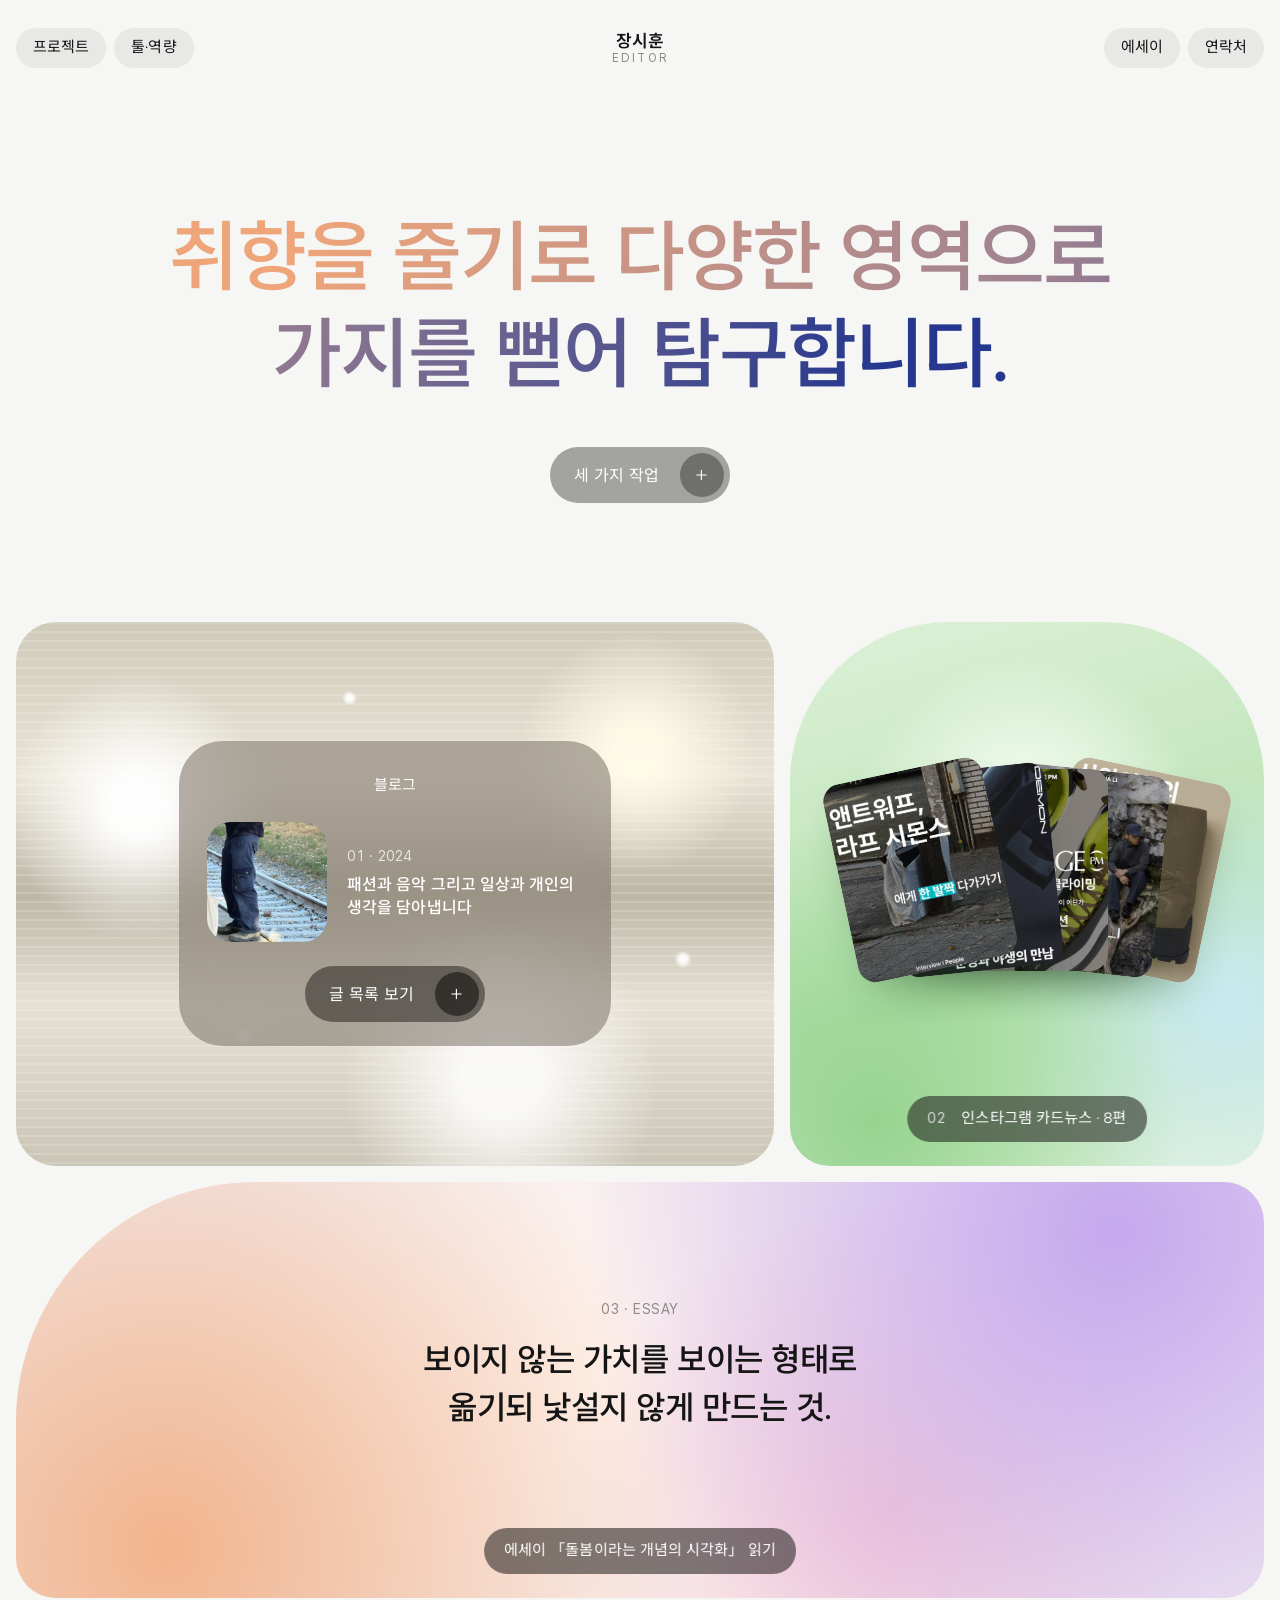
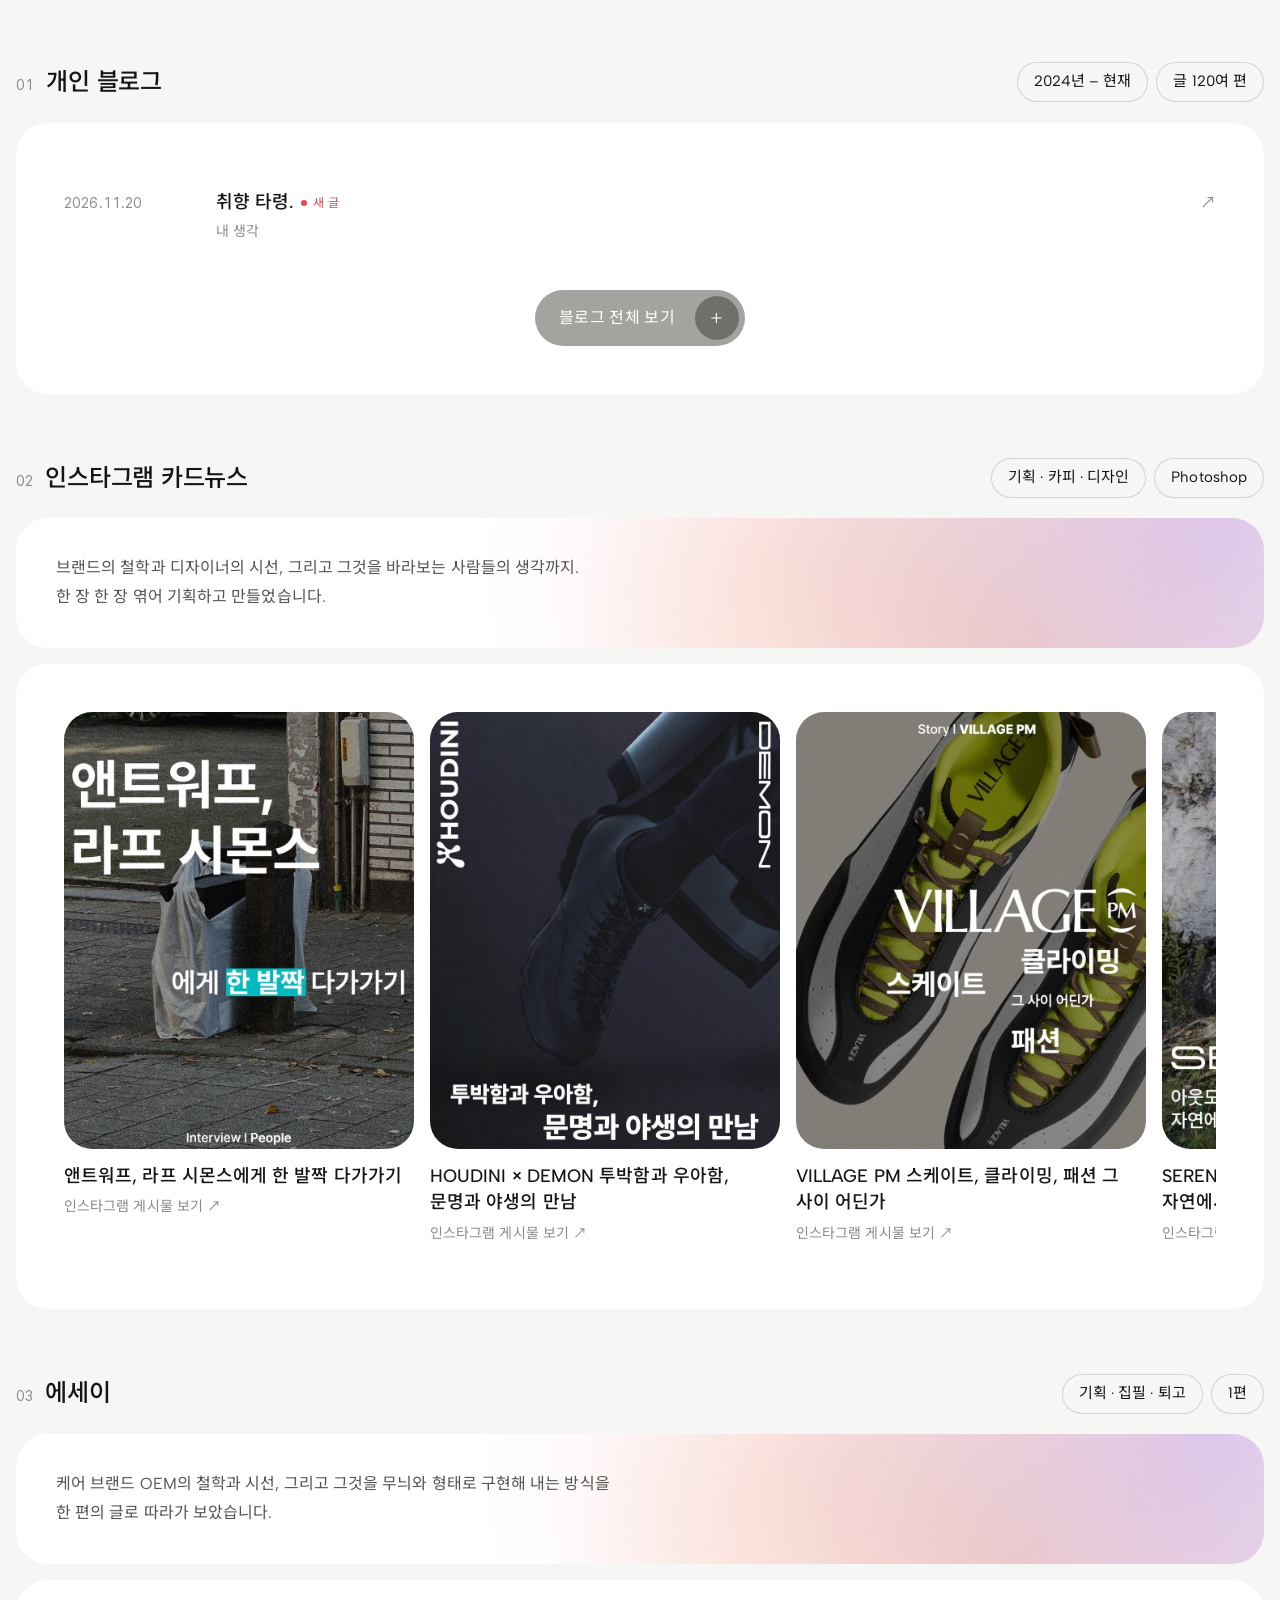
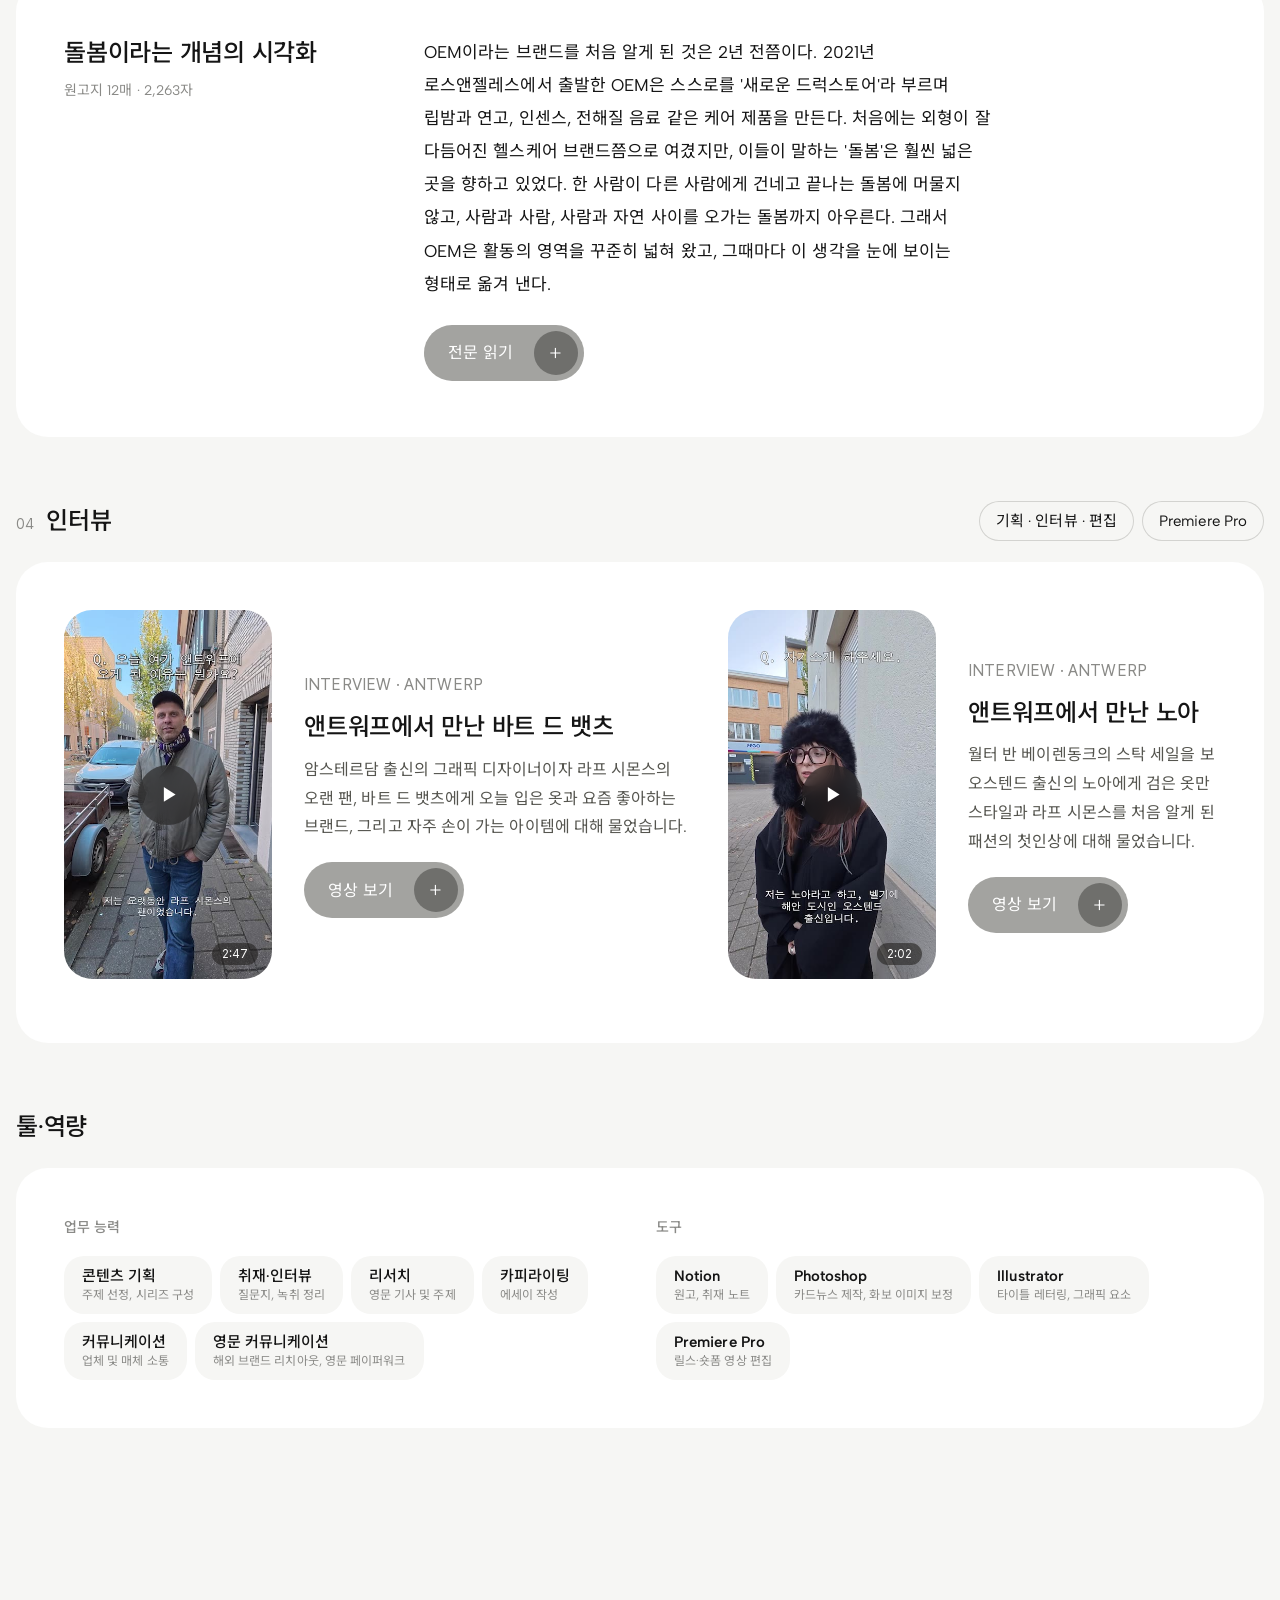
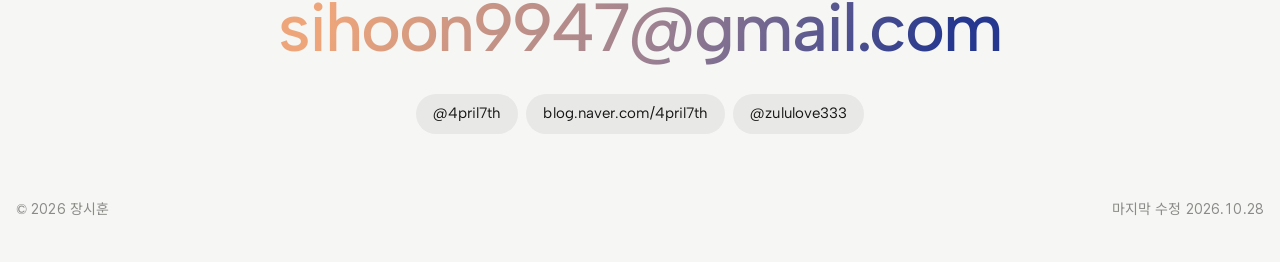
==== commit 189b17f6: "블로그 새 글 자동 반영" ====
--- a/index.html
+++ b/index.html
@@ -83,55 +83,78 @@
       </div>
     </div>
     <div class="panel posts-panel">
+      <!-- 블로그 목록은 scripts/update-blog.mjs가 data/blog.json으로 자동으로 다시 만든다. 아래 표시 사이를 직접 고치지 말 것 -->
       <ul class="posts">
-        <li><a href="https://blog.naver.com/4pril7th/224477552498" target="_blank" rel="noopener">
-          <span class="d dot">2026.11.15</span>
-          <span><b>사피엔스</b><span class="new">새 글</span>
+        <!-- blog:top:start -->
+        <li><a href="https://blog.naver.com/4pril7th/224485273620" target="_blank" rel="noopener">
+          <span class="d dot">2026.11.20</span>
+          <span><b>취향 타령.</b><span class="new">새 글</span>
           <p>내 생각</p></span>
           <span class="go" aria-hidden="true">↗</span>
         </a></li>
+        <!-- blog:top:end -->
       </ul>
       <div class="reveal">
         <div class="panel-foot center"><a class="cta" href="https://blog.naver.com/4pril7th/" target="_blank" rel="noopener">블로그 전체 보기 <span class="plus" aria-hidden="true">+</span></a></div>
         <div class="more-posts">
           <div class="more-inner">
             <ul class="posts">
+              <!-- blog:more:start -->
+              <li><a href="https://blog.naver.com/4pril7th/224482918481" target="_blank" rel="noopener">
+                <span class="d dot">2026.11.19</span>
+                <span><b>가능한 사랑(Possible Love)를 보고 난 후</b>
+                <p>내 생각</p></span>
+                <span class="go" aria-hidden="true">↗</span>
+              </a></li>
+              <li><a href="https://blog.naver.com/4pril7th/224477552498" target="_blank" rel="noopener">
+                <span class="d dot">2026.11.15</span>
+                <span><b>사피엔스</b>
+                <p>내 생각</p></span>
+                <span class="go" aria-hidden="true">↗</span>
+              </a></li>
+              <li><a href="https://blog.naver.com/4pril7th/224458199595" target="_blank" rel="noopener">
+                <span class="d dot">2026.10.29</span>
+                <span><b>요즘 갖고 싶은 것들 2026 10 29</b>
+                <p>아이템 소개</p></span>
+                <span class="go" aria-hidden="true">↗</span>
+              </a></li>
               <li><a href="https://blog.naver.com/4pril7th/224455889688" target="_blank" rel="noopener">
                 <span class="d dot">2026.10.27</span>
                 <span><b>커뮤니티의 영향력에 대해서</b>
                 <p>일상과 생각</p></span>
                 <span class="go" aria-hidden="true">↗</span>
               </a></li>
+              <li><a href="https://blog.naver.com/4pril7th/224442005524" target="_blank" rel="noopener">
+                <span class="d dot">2026.10.15</span>
+                <span><b>브뤼셀에서 한국 영화를 홍보했을 뿐인데 생각이 바뀌었다</b>
+                <p>내 생각</p></span>
+                <span class="go" aria-hidden="true">↗</span>
+              </a></li>
               <li><a href="https://blog.naver.com/4pril7th/224419180716" target="_blank" rel="noopener">
                 <span class="d dot">2026.09.21</span>
                 <span><b>그냥 일 끝나고 하늘이 너무 마음에 드는 김에 SUMIN 노래를 들었다</b>
                 <p>일상과 생각</p></span>
                 <span class="go" aria-hidden="true">↗</span>
               </a></li>
+              <li><a href="https://blog.naver.com/4pril7th/224413945444" target="_blank" rel="noopener">
+                <span class="d dot">2026.09.16</span>
+                <span><b>벨기에에서 어언 6개월</b>
+                <p>브이로그(?)</p></span>
+                <span class="go" aria-hidden="true">↗</span>
+              </a></li>
               <li><a href="https://blog.naver.com/4pril7th/224409416085" target="_blank" rel="noopener">
                 <span class="d dot">2026.09.12</span>
                 <span><b>티베트 노마드를 담아낸 아웃도어 CONP(Citizen of No Place)</b>
                 <p>브랜드 소개</p></span>
                 <span class="go" aria-hidden="true">↗</span>
               </a></li>
-              <li><a href="https://blog.naver.com/4pril7th/224320069150" target="_blank" rel="noopener">
-                <span class="d dot">2026.06.18</span>
-                <span><b>2026년 아웃도어 &amp; 고프코어 인사이트</b>
-                <p>탐구</p></span>
-                <span class="go" aria-hidden="true">↗</span>
-              </a></li>
-              <li><a href="https://blog.naver.com/4pril7th/224314233630" target="_blank" rel="noopener">
-                <span class="d dot">2026.06.12</span>
-                <span><b>메종 마르지엘라의 유산, 생 마틴 북샵 (SAINT MARTIN BOOKSHOP)</b>
-                <p>매장 소개</p></span>
-                <span class="go" aria-hidden="true">↗</span>
-              </a></li>
-              <li><a href="https://blog.naver.com/4pril7th/224297221443" target="_blank" rel="noopener">
-                <span class="d dot">2026.05.26</span>
-                <span><b>유틸리티의 새로운 패러다임을 제시하다_플라스틱 프로덕트</b>
-                <p>에세이</p></span>
-                <span class="go" aria-hidden="true">↗</span>
-              </a></li>
+              <li><a href="https://blog.naver.com/4pril7th/224401991479" target="_blank" rel="noopener">
+                <span class="d dot">2026.09.05</span>
+                <span><b>요즘 갖고 싶은 것들 / 지용킴, gnuhr studio, PrettyRelics, Merci, cote&amp;ciel</b>
+                <p>아이템 소개</p></span>
+                <span class="go" aria-hidden="true">↗</span>
+              </a></li>
+              <!-- blog:more:end -->
             </ul>
           </div>
         </div>
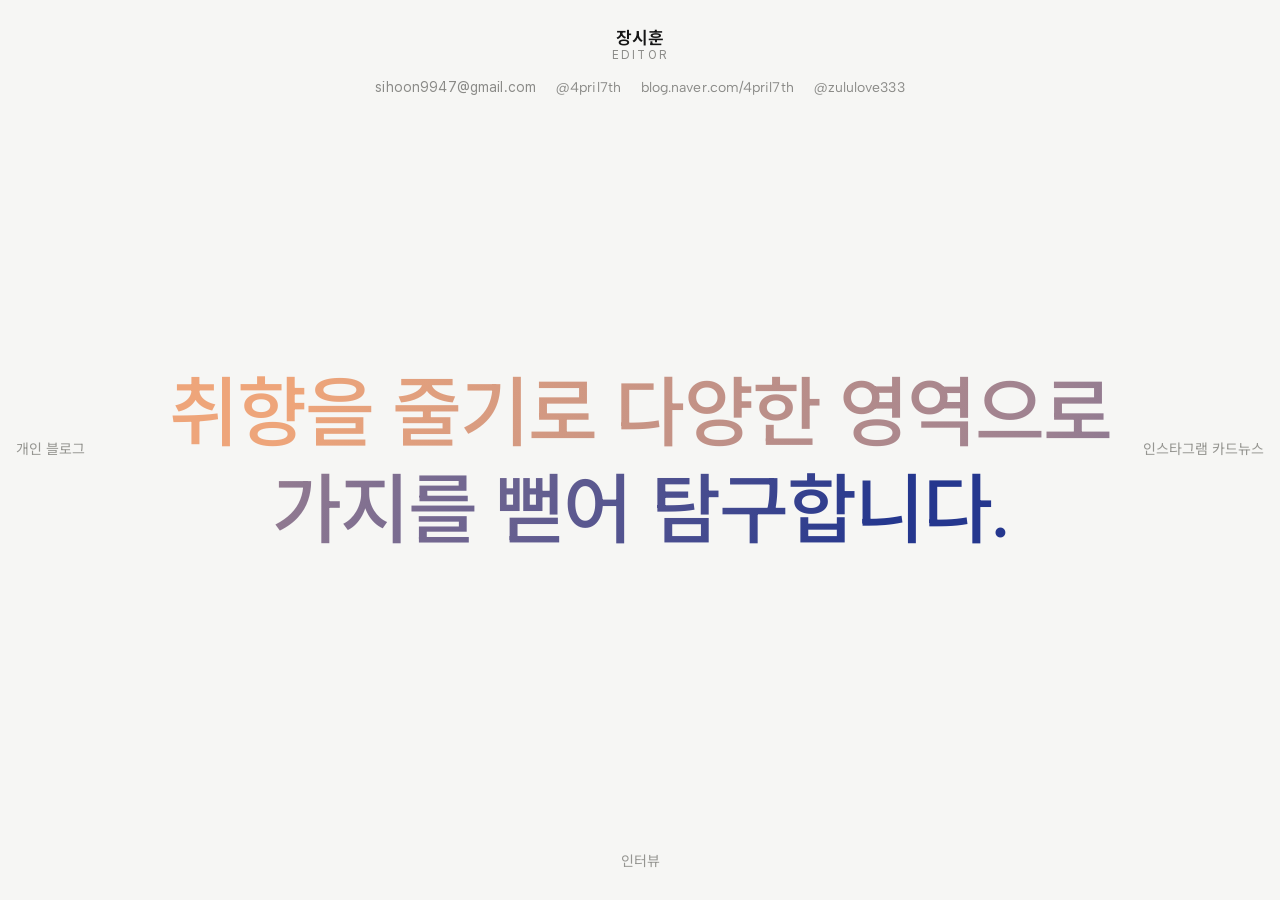
==== commit 36710295: "한 화면 구성 + 3D 카드 고리 + 인터뷰 화면 적용 - 소개를 가운데 둔 한 화면 구성: 왼쪽 개인 블로그, 오른쪽 인스타그램 카드뉴스, 아래 인터뷰 - 블로그·카드뉴스는 끌어" ====
--- a/index.html
+++ b/index.html
@@ -9,257 +9,236 @@
 <link rel="preconnect" href="https://fonts.gstatic.com" crossorigin>
 <link rel="stylesheet" href="https://fonts.googleapis.com/css2?family=Albert+Sans:wght@400;500;600&family=Noto+Sans+KR:wght@400;500;600&display=swap">
 <link rel="stylesheet" href="css/style.css">
-<script>if(matchMedia("(hover: hover) and (pointer: fine)").matches)document.documentElement.classList.add("reveal-js")</script>
 </head>
 <body>
 
-<header class="site-head">
-  <div class="wrap">
-    <nav class="left" aria-label="주 메뉴">
-      <a class="pill" href="#work">프로젝트</a>
-      <a class="pill" href="#skills">툴·역량</a>
-    </nav>
-    <a class="mark" href="#top"><b>장시훈</b><span>EDITOR</span></a>
-    <nav class="right" aria-label="바로가기">
-      <a class="pill opt" href="essay.html">에세이</a>
-      <a class="pill" href="#contact">연락처</a>
-    </nav>
+<!-- 화면 구성: 세로로 길게 내려가지 않는 한 화면.
+     가운데가 첫 화면(소개). 커서를 화면 왼쪽 15% 쪽으로 가져가면 01 개인 블로그가, 오른쪽 15% 쪽으로 가져가면 02 인스타그램 카드뉴스가
+     옆으로 밀려 들어오고, 아래쪽 15%(또는 휠을 아래로)면 인터뷰 화면이 아래에서 올라온다(js/pager.js).
+     블로그·카드뉴스 화면에는 3D 카드 고리만 둔다(js/stack-3d.js) -->
+<header class="pager-head">
+  <a class="mark" href="#about"><b>장시훈</b><span>EDITOR</span></a>
+</header>
+
+<main class="pager" id="top">
+ <div class="world">
+  <div class="track">
+
+    <!-- 01 블로그 (왼쪽 화면) -->
+    <section class="page page-stage" id="blog" aria-label="01 개인 블로그">
+      <div class="stage3d">
+        <div class="scene" tabindex="0" aria-label="블로그 글 카드 묶음. 좌우 화살표로 넘기고 Enter로 엽니다">
+          <div class="stack">
+          <!-- 블로그 글 카드는 scripts/update-blog.mjs가 data/blog.json으로 자동으로 다시 만든다. 아래 표시 사이를 직접 고치지 말 것 -->
+          <!-- blog:cards:start -->
+          <a class="c3 post3d" href="https://blog.naver.com/4pril7th/224485273620" target="_blank" rel="noopener" data-title="취향 타령." data-meta="2026.11.20 · 내 생각">
+            <div class="face"><div class="meta"><span class="dot">2026.11.20</span><span class="cat">내 생각</span></div><span></span><p class="t">취향 타령.</p><div class="bottom"><span class="new">새 글</span><span aria-hidden="true">↗</span></div></div>
+            <span class="tag">글 읽기 ↗</span>
+          </a>
+          <a class="c3 post3d" href="https://blog.naver.com/4pril7th/224482918481" target="_blank" rel="noopener" data-title="가능한 사랑(Possible Love)를 보고 난 후" data-meta="2026.11.19 · 내 생각">
+            <div class="face"><div class="meta"><span class="dot">2026.11.19</span><span class="cat">내 생각</span></div><span></span><p class="t">가능한 사랑(Possible Love)를 보고 난 후</p><div class="bottom"><span></span><span aria-hidden="true">↗</span></div></div>
+            <span class="tag">글 읽기 ↗</span>
+          </a>
+          <a class="c3 post3d" href="https://blog.naver.com/4pril7th/224477552498" target="_blank" rel="noopener" data-title="사피엔스" data-meta="2026.11.15 · 내 생각">
+            <div class="face"><div class="meta"><span class="dot">2026.11.15</span><span class="cat">내 생각</span></div><span></span><p class="t">사피엔스</p><div class="bottom"><span></span><span aria-hidden="true">↗</span></div></div>
+            <span class="tag">글 읽기 ↗</span>
+          </a>
+          <a class="c3 post3d" href="https://blog.naver.com/4pril7th/224458199595" target="_blank" rel="noopener" data-title="요즘 갖고 싶은 것들 2026 10 29" data-meta="2026.10.29 · 아이템 소개">
+            <div class="face"><div class="meta"><span class="dot">2026.10.29</span><span class="cat">아이템 소개</span></div><span></span><p class="t">요즘 갖고 싶은 것들 2026 10 29</p><div class="bottom"><span></span><span aria-hidden="true">↗</span></div></div>
+            <span class="tag">글 읽기 ↗</span>
+          </a>
+          <a class="c3 post3d" href="https://blog.naver.com/4pril7th/224455889688" target="_blank" rel="noopener" data-title="커뮤니티의 영향력에 대해서" data-meta="2026.10.27 · 일상과 생각">
+            <div class="face"><div class="meta"><span class="dot">2026.10.27</span><span class="cat">일상과 생각</span></div><span></span><p class="t">커뮤니티의 영향력에 대해서</p><div class="bottom"><span></span><span aria-hidden="true">↗</span></div></div>
+            <span class="tag">글 읽기 ↗</span>
+          </a>
+          <a class="c3 post3d" href="https://blog.naver.com/4pril7th/224442005524" target="_blank" rel="noopener" data-title="브뤼셀에서 한국 영화를 홍보했을 뿐인데 생각이 바뀌었다" data-meta="2026.10.15 · 내 생각">
+            <div class="face"><div class="meta"><span class="dot">2026.10.15</span><span class="cat">내 생각</span></div><span></span><p class="t">브뤼셀에서 한국 영화를 홍보했을 뿐인데 생각이 바뀌었다</p><div class="bottom"><span></span><span aria-hidden="true">↗</span></div></div>
+            <span class="tag">글 읽기 ↗</span>
+          </a>
+          <a class="c3 post3d" href="https://blog.naver.com/4pril7th/224419180716" target="_blank" rel="noopener" data-title="그냥 일 끝나고 하늘이 너무 마음에 드는 김에 SUMIN 노래를 들었다" data-meta="2026.09.21 · 일상과 생각">
+            <div class="face"><div class="meta"><span class="dot">2026.09.21</span><span class="cat">일상과 생각</span></div><span></span><p class="t">그냥 일 끝나고 하늘이 너무 마음에 드는 김에 SUMIN 노래를 들었다</p><div class="bottom"><span></span><span aria-hidden="true">↗</span></div></div>
+            <span class="tag">글 읽기 ↗</span>
+          </a>
+          <a class="c3 post3d" href="https://blog.naver.com/4pril7th/224413945444" target="_blank" rel="noopener" data-title="벨기에에서 어언 6개월" data-meta="2026.09.16 · 브이로그(?)">
+            <div class="face"><div class="meta"><span class="dot">2026.09.16</span><span class="cat">브이로그(?)</span></div><span></span><p class="t">벨기에에서 어언 6개월</p><div class="bottom"><span></span><span aria-hidden="true">↗</span></div></div>
+            <span class="tag">글 읽기 ↗</span>
+          </a>
+          <a class="c3 post3d" href="https://blog.naver.com/4pril7th/224409416085" target="_blank" rel="noopener" data-title="티베트 노마드를 담아낸 아웃도어 CONP(Citizen of No Place)" data-meta="2026.09.12 · 브랜드 소개">
+            <div class="face"><div class="meta"><span class="dot">2026.09.12</span><span class="cat">브랜드 소개</span></div><span></span><p class="t">티베트 노마드를 담아낸 아웃도어 CONP(Citizen of No Place)</p><div class="bottom"><span></span><span aria-hidden="true">↗</span></div></div>
+            <span class="tag">글 읽기 ↗</span>
+          </a>
+          <a class="c3 post3d" href="https://blog.naver.com/4pril7th/224401991479" target="_blank" rel="noopener" data-title="요즘 갖고 싶은 것들 / 지용킴, gnuhr studio, PrettyRelics, Merci, cote&amp;ciel" data-meta="2026.09.05 · 아이템 소개">
+            <div class="face"><div class="meta"><span class="dot">2026.09.05</span><span class="cat">아이템 소개</span></div><span></span><p class="t">요즘 갖고 싶은 것들 / 지용킴, gnuhr studio, PrettyRelics, Merci, cote&amp;ciel</p><div class="bottom"><span></span><span aria-hidden="true">↗</span></div></div>
+            <span class="tag">글 읽기 ↗</span>
+          </a>
+          <!-- blog:cards:end -->
+          <a class="c3 post3d all" href="https://blog.naver.com/4pril7th/" target="_blank" rel="noopener" data-title="블로그 전체 보기" data-meta="blog.naver.com/4pril7th">
+            <div class="face"><p class="t">블로그<br>전체 보기 ↗</p><span class="dot">blog.naver.com/4pril7th</span></div>
+            <span class="tag">블로그로 가기 ↗</span>
+          </a>
+          </div>
+        </div>
+      </div>
+    </section>
+
+    <!-- 소개 (가운데 첫 화면) -->
+    <section class="page page-hero" id="about" aria-label="소개">
+      <div class="hero">
+        <h1><span class="grad">취향을 줄기로 다양한 영역으로 가지를 뻗어 탐구합니다.</span></h1>
+      </div>
+      <p class="hero-contact"><span class="dot">sihoon9947@gmail.com</span><a href="https://www.instagram.com/4pril7th/" target="_blank" rel="noopener">@4pril7th</a><a href="https://blog.naver.com/4pril7th" target="_blank" rel="noopener">blog.naver.com/4pril7th</a><a href="https://www.instagram.com/zululove333/" target="_blank" rel="noopener">@zululove333</a></p>
+    </section>
+
+    <!-- 02 인스타그램 카드뉴스 (오른쪽 화면) -->
+    <section class="page page-stage" id="carousel" aria-label="02 인스타그램 카드뉴스">
+      <div class="stage3d">
+        <div class="scene" tabindex="0" aria-label="카드뉴스 첫 장 묶음. 좌우 화살표로 넘기고 Enter로 엽니다">
+          <div class="stack" id="carousel-stack">
+          <!-- 새 카드뉴스는 맨 앞(이 줄 바로 아래)에 넣는다 -->
+          <a class="c3" href="https://www.instagram.com/p/DfvQZq-lRYY/" target="_blank" rel="noopener" data-title="앤트워프, 라프 시몬스에게 한 발짝 다가가기">
+            <div class="face"><img src="images/carousel-8/01.jpg" alt="카드뉴스 첫 장. 비닐에 싸인 거리의 쓰레기통 사진 위에 '앤트워프, 라프 시몬스에게 한 발짝 다가가기' 문구" width="864" height="1080"></div>
+            <span class="tag">게시물 보기 ↗</span>
+          </a>
+          <a class="c3" href="https://www.instagram.com/p/DfZdMoUjiRm/" target="_blank" rel="noopener" data-title="HOUDINI × DEMON 투박함과 우아함, 문명과 야생의 만남">
+            <div class="face"><img src="images/carousel-7/01.jpg" alt="카드뉴스 첫 장. 어두운 배경 속 회색 부츠를 신은 다리 사진 위에 'HOUDINI', 'DEMON' 로고와 '투박함과 우아함, 문명과 야생의 만남' 문구" width="864" height="1080"></div>
+            <span class="tag">게시물 보기 ↗</span>
+          </a>
+          <a class="c3" href="https://www.instagram.com/p/DfR_40tjjbe/" target="_blank" rel="noopener" data-title="VILLAGE PM 스케이트, 클라이밍, 패션 그 사이 어딘가">
+            <div class="face"><img src="images/carousel-6/01.jpg" alt="카드뉴스 첫 장. 검정·회색 클라이밍 슈즈 사진 위에 'VILLAGE PM' 로고와 '스케이트, 클라이밍, 그 사이 어딘가 패션' 문구" width="864" height="1080"></div>
+            <span class="tag">게시물 보기 ↗</span>
+          </a>
+          <a class="c3" href="https://www.instagram.com/p/DfKdB0XiA5V/" target="_blank" rel="noopener" data-title="SERENA LI 아웃도어 기능은 그대로, 자연에서 일상으로">
+            <div class="face"><img src="images/carousel-5/01.jpg" alt="카드뉴스 첫 장. 바위 절벽 앞 쓰러진 나무에 앉은 모델 사진 위에 'SERENA LI'와 '아웃도어 기능은 그대로, 자연에서 일상으로' 문구" width="864" height="1080"></div>
+            <span class="tag">게시물 보기 ↗</span>
+          </a>
+          <a class="c3" href="https://www.instagram.com/p/De_ek8uCEO2/" target="_blank" rel="noopener" data-title="산악인들의 어그 부츠">
+            <div class="face"><img src="images/carousel-1/01.jpg" alt="카드뉴스 첫 장. 아크테릭스 부츠 사진 위에 '산악인들의 어그 부츠' 제목" width="864" height="1080"></div>
+            <span class="tag">게시물 보기 ↗</span>
+          </a>
+          <a class="c3" href="https://www.instagram.com/p/De89IGfiJCN/" target="_blank" rel="noopener" data-title="Goldwin 0와 Nur Abbas">
+            <div class="face"><img src="images/carousel-2/01.jpg" alt="카드뉴스 첫 장. 푸른 하늘과 모래 언덕 위 실루엣 인물 사진 위에 'Goldwin 0와 Nur Abbas' 제목" width="864" height="1080"></div>
+            <span class="tag">게시물 보기 ↗</span>
+          </a>
+          <a class="c3" href="https://www.instagram.com/p/De1B1-sCPD4/" target="_blank" rel="noopener" data-title="꿈과 희망을 전하는 앤트워프 디자이너와의 인터뷰">
+            <div class="face"><img src="images/carousel-3/01.jpg" alt="카드뉴스 첫 장. 분홍 퍼 재킷과 구름 모양 선글라스를 쓴 모델 사진 위에 'Florentina Leitner' 손글씨와 '꿈과 희망을 전하는 앤트워프 디자이너와의 인터뷰' 제목" width="864" height="1080"></div>
+            <span class="tag">게시물 보기 ↗</span>
+          </a>
+          <a class="c3" href="https://www.instagram.com/p/DdJSaGcDizI/" target="_blank" rel="noopener" data-title="아무도 묻지 않는 티셔츠">
+            <div class="face"><img src="images/carousel-4/01.jpg" alt="카드뉴스 첫 장. 초록 티셔츠에 프린트된 흑백 인물 사진 위에 '아무도 묻지 않는 티셔츠' 제목" width="864" height="1080"></div>
+            <span class="tag">게시물 보기 ↗</span>
+          </a>
+          </div>
+        </div>
+      </div>
+    </section>
+
   </div>
-</header>
-
-<main id="top">
-
-  <!-- 소개 -->
-  <section class="wrap hero" id="about">
-    <h1><span class="grad">취향을 줄기로 다양한 영역으로 가지를 뻗어 탐구합니다.</span></h1>
-    <a class="cta" href="#work">세 가지 작업 <span class="plus" aria-hidden="true">+</span></a>
-  </section>
-
-  <!-- 작업 카드 -->
-  <section class="wrap section" id="work">
-    <div class="works">
-      <a class="card glow-beige" href="#blog">
-        <div class="frost">
-          <span class="label">블로그</span>
-          <div class="row">
-            <img class="thumb" src="images/blog-thumb.jpg" alt="기찻길 옆에 선 사람의 네이비 카고 바지와 작업화" width="720" height="720">
-            <div>
-              <span class="dot">01 · 2024</span>
-              <b>패션과 음악 그리고 일상과 개인의 생각을 담아냅니다</b>
-            </div>
-          </div>
-          <span class="cta dark">글 목록 보기 <span class="plus" aria-hidden="true">+</span></span>
+
+    <!-- 인터뷰 (소개 아래 화면): 영상 4편이 세로 띠로 나란히. 커서를 올린 띠가 넓어지며 소리 없이 재생되고, 누르면 소리와 함께 크게 재생(js/interview.js, js/video-modal.js).
+         아래 두 줄은 업무 능력·도구가 천천히 흐르는 띠 -->
+    <section class="page page-down" id="interview" aria-label="인터뷰">
+      <div class="stage3d iv-stage">
+        <ul class="iv-strips">
+          <li class="iv-strip is-open" style="--k:0">
+            <button class="iv-media" type="button" data-video="videos/interview-01.mp4" data-poster="images/interview-01.jpg" aria-label="인터뷰 영상 재생: 앤트워프에서 만난 바트 드 뱃츠">
+              <img src="images/interview-01.jpg" alt="앤트워프 거리에서 인터뷰에 답하는 그래픽 디자이너 바트 드 뱃츠" width="404" height="718">
+              <video muted loop playsinline preload="none" data-src="videos/interview-01-preview.mp4" aria-hidden="true"></video>
+              <span class="iv-play" aria-hidden="true"><span>▶</span></span>
+              <span class="iv-dur dot" aria-hidden="true">2:47</span>
+            </button>
+            <span class="iv-name" aria-hidden="true"><span class="dot">01</span>바트 드 뱃츠</span>
+            <div class="iv-info">
+              <span class="iv-num dot" aria-hidden="true">01</span>
+              <span class="dot iv-kicker">INTERVIEW · ANTWERP<span class="iv-k-dur"> · 2:47</span></span>
+              <h3>앤트워프에서 만난 바트 드 뱃츠</h3>
+              <p>암스테르담 출신의 그래픽 디자이너이자 라프 시몬스의 오랜 팬, 바트 드 뱃츠에게 오늘 입은 옷과 요즘 좋아하는 브랜드, 그리고 자주 손이 가는 아이템에 대해 물었습니다.</p>
+              <button class="cta" type="button" data-video="videos/interview-01.mp4" data-poster="images/interview-01.jpg">영상 보기 <span class="plus" aria-hidden="true">+</span></button>
+            </div>
+          </li>
+          <li class="iv-strip" style="--k:1">
+            <button class="iv-media" type="button" data-video="videos/interview-02.mp4" data-poster="images/interview-02.jpg" aria-label="인터뷰 영상 재생: 앤트워프에서 만난 노아">
+              <img src="images/interview-02.jpg" alt="앤트워프 거리에서 털모자와 검은 코트 차림으로 인터뷰에 답하는 노아" width="404" height="718">
+              <video muted loop playsinline preload="none" data-src="videos/interview-02-preview.mp4" aria-hidden="true"></video>
+              <span class="iv-play" aria-hidden="true"><span>▶</span></span>
+              <span class="iv-dur dot" aria-hidden="true">2:02</span>
+            </button>
+            <span class="iv-name" aria-hidden="true"><span class="dot">02</span>노아</span>
+            <div class="iv-info">
+              <span class="iv-num dot" aria-hidden="true">02</span>
+              <span class="dot iv-kicker">INTERVIEW · ANTWERP<span class="iv-k-dur"> · 2:02</span></span>
+              <h3>앤트워프에서 만난 노아</h3>
+              <p>월터 반 베이렌동크의 스탁 세일을 보러 앤트워프에 온 오스텐드 출신의 노아에게 검은 옷만 입는다는 그의 스타일과 라프 시몬스를 처음 알게 된 순간, 그리고 한국 패션의 첫인상에 대해 물었습니다.</p>
+              <button class="cta" type="button" data-video="videos/interview-02.mp4" data-poster="images/interview-02.jpg">영상 보기 <span class="plus" aria-hidden="true">+</span></button>
+            </div>
+          </li>
+          <li class="iv-strip" style="--k:2">
+            <button class="iv-media" type="button" data-video="videos/interview-03.mp4" data-poster="images/interview-03.jpg" aria-label="인터뷰 영상 재생: 앤트워프에서 만난 나오미, 브라이언">
+              <img src="images/interview-03.jpg" alt="앤트워프 거리에서 나란히 서서 인터뷰에 답하는 나오미와 브라이언" width="404" height="718">
+              <video muted loop playsinline preload="none" data-src="videos/interview-03-preview.mp4" aria-hidden="true"></video>
+              <span class="iv-play" aria-hidden="true"><span>▶</span></span>
+              <span class="iv-dur dot" aria-hidden="true">4:39</span>
+            </button>
+            <span class="iv-name" aria-hidden="true"><span class="dot">03</span>나오미·브라이언</span>
+            <div class="iv-info">
+              <span class="iv-num dot" aria-hidden="true">03</span>
+              <span class="dot iv-kicker">INTERVIEW · ANTWERP<span class="iv-k-dur"> · 4:39</span></span>
+              <h3>앤트워프에서 만난 나오미, 브라이언</h3>
+              <p>앤트워프 거리에서 만난 두 사람, 나오미와 브라이언에게 오늘 입은 착장과 가장 좋아하는 브랜드, 요즘 애착이 가는 아이템, 그리고 한국 패션의 첫인상에 대해 물었습니다.</p>
+              <button class="cta" type="button" data-video="videos/interview-03.mp4" data-poster="images/interview-03.jpg">영상 보기 <span class="plus" aria-hidden="true">+</span></button>
+            </div>
+          </li>
+          <li class="iv-strip" style="--k:3">
+            <button class="iv-media" type="button" data-video="videos/interview-04.mp4" data-poster="images/interview-04.jpg" aria-label="인터뷰 영상 재생: 앤트워프에서 만난 에블린, 코바">
+              <img src="images/interview-04.jpg" alt="앤트워프 거리에서 검은 가죽 재킷 차림으로 나란히 선 에블린과 코바" width="404" height="718">
+              <video muted loop playsinline preload="none" data-src="videos/interview-04-preview.mp4" aria-hidden="true"></video>
+              <span class="iv-play" aria-hidden="true"><span>▶</span></span>
+              <span class="iv-dur dot" aria-hidden="true">3:43</span>
+            </button>
+            <span class="iv-name" aria-hidden="true"><span class="dot">04</span>에블린·코바</span>
+            <div class="iv-info">
+              <span class="iv-num dot" aria-hidden="true">04</span>
+              <span class="dot iv-kicker">INTERVIEW · ANTWERP<span class="iv-k-dur"> · 3:43</span></span>
+              <h3>앤트워프에서 만난 에블린, 코바</h3>
+              <p>서른셋 동갑내기 에블린과 코바에게 오늘 세일에서 산 것과 애착이 가는 아이템, 라프 시몬스의 팬이 된 순간, 그리고 앤트워프 사람에게 패션과 앤트워프 패션 스쿨이 어떤 의미인지 물었습니다.</p>
+              <button class="cta" type="button" data-video="videos/interview-04.mp4" data-poster="images/interview-04.jpg">영상 보기 <span class="plus" aria-hidden="true">+</span></button>
+            </div>
+          </li>
+        </ul>
+        <div class="iv-ticker">
+          <div class="iv-row">
+            <span class="iv-row-label">업무 능력</span>
+            <div class="iv-run-wrap"><ul class="iv-run" aria-label="업무 능력">
+            <li><b>콘텐츠 기획</b><span>주제 선정, 시리즈 구성</span></li>
+            <li><b>취재·인터뷰</b><span>질문지, 녹취 정리</span></li>
+            <li><b>리서치</b><span>영문 기사 및 주제</span></li>
+            <li><b>카피라이팅</b><span>에세이 작성</span></li>
+            <li><b>커뮤니케이션</b><span>업체 및 매체 소통</span></li>
+            <li><b>영문 커뮤니케이션</b><span>해외 브랜드 리치아웃, 영문 페이퍼워크</span></li>
+            </ul></div>
+          </div>
+          <div class="iv-row iv-row-rev">
+            <span class="iv-row-label">도구</span>
+            <div class="iv-run-wrap"><ul class="iv-run" aria-label="도구">
+            <li><b>Notion</b><span>원고, 취재 노트</span></li>
+            <li><b>Photoshop</b><span>카드뉴스 제작, 화보 이미지 보정</span></li>
+            <li><b>Illustrator</b><span>타이틀 레터링, 그래픽 요소</span></li>
+            <li><b>Premiere Pro</b><span>릴스·숏폼 영상 편집</span></li>
+            </ul></div>
+          </div>
         </div>
-      </a>
-
-      <a class="card tall glow-mint" href="#carousel">
-        <!-- 이 부채꼴은 js/feed-fan.js가 아래 "02 인스타그램 카드뉴스" 칸을 읽어 자동으로 다시 만듦. 직접 고칠 필요 없음 -->
-        <div class="fan" aria-hidden="true">
-          <img src="images/carousel-1/01.jpg" alt="" width="864" height="1080" style="--x: -62%; --r: -9deg; z-index: 4">
-          <img src="images/carousel-2/01.jpg" alt="" width="864" height="1080" style="--x: -21%; --r: -3deg; z-index: 3">
-          <img src="images/carousel-3/01.jpg" alt="" width="864" height="1080" style="--x: 21%; --r: 3deg; z-index: 2">
-          <img src="images/carousel-4/01.jpg" alt="" width="864" height="1080" style="--x: 62%; --r: 9deg; z-index: 1">
-        </div>
-        <span class="tag"><span class="dot">02</span><span>인스타그램 카드뉴스 · 4편</span></span>
-      </a>
-
-      <a class="card wide glow-dusk" href="#essay">
-        <blockquote>
-          <span class="dot">03 · ESSAY</span>
-          보이지 않는 가치를 보이는 형태로 옮기되 낯설지 않게 만드는 것.
-        </blockquote>
-        <span class="tag"><span>에세이 「돌봄이라는 개념의 시각화」 읽기</span></span>
-      </a>
-    </div>
-  </section>
-
-  <!-- 01 블로그 -->
-  <section class="wrap section" id="blog">
-    <div class="sec-head">
-      <h2><span class="dot">01</span>개인 블로그</h2>
-      <div class="pills">
-        <span class="pill ghost">2024년 – 현재</span>
-        <span class="pill ghost">글 120여 편</span>
-      </div>
-    </div>
-    <div class="panel posts-panel">
-      <!-- 블로그 목록은 scripts/update-blog.mjs가 data/blog.json으로 자동으로 다시 만든다. 아래 표시 사이를 직접 고치지 말 것 -->
-      <ul class="posts">
-        <!-- blog:top:start -->
-        <li><a href="https://blog.naver.com/4pril7th/224485273620" target="_blank" rel="noopener">
-          <span class="d dot">2026.11.20</span>
-          <span><b>취향 타령.</b><span class="new">새 글</span>
-          <p>내 생각</p></span>
-          <span class="go" aria-hidden="true">↗</span>
-        </a></li>
-        <!-- blog:top:end -->
-      </ul>
-      <div class="reveal">
-        <div class="panel-foot center"><a class="cta" href="https://blog.naver.com/4pril7th/" target="_blank" rel="noopener">블로그 전체 보기 <span class="plus" aria-hidden="true">+</span></a></div>
-        <div class="more-posts">
-          <div class="more-inner">
-            <ul class="posts">
-              <!-- blog:more:start -->
-              <li><a href="https://blog.naver.com/4pril7th/224482918481" target="_blank" rel="noopener">
-                <span class="d dot">2026.11.19</span>
-                <span><b>가능한 사랑(Possible Love)를 보고 난 후</b>
-                <p>내 생각</p></span>
-                <span class="go" aria-hidden="true">↗</span>
-              </a></li>
-              <li><a href="https://blog.naver.com/4pril7th/224477552498" target="_blank" rel="noopener">
-                <span class="d dot">2026.11.15</span>
-                <span><b>사피엔스</b>
-                <p>내 생각</p></span>
-                <span class="go" aria-hidden="true">↗</span>
-              </a></li>
-              <li><a href="https://blog.naver.com/4pril7th/224458199595" target="_blank" rel="noopener">
-                <span class="d dot">2026.10.29</span>
-                <span><b>요즘 갖고 싶은 것들 2026 10 29</b>
-                <p>아이템 소개</p></span>
-                <span class="go" aria-hidden="true">↗</span>
-              </a></li>
-              <li><a href="https://blog.naver.com/4pril7th/224455889688" target="_blank" rel="noopener">
-                <span class="d dot">2026.10.27</span>
-                <span><b>커뮤니티의 영향력에 대해서</b>
-                <p>일상과 생각</p></span>
-                <span class="go" aria-hidden="true">↗</span>
-              </a></li>
-              <li><a href="https://blog.naver.com/4pril7th/224442005524" target="_blank" rel="noopener">
-                <span class="d dot">2026.10.15</span>
-                <span><b>브뤼셀에서 한국 영화를 홍보했을 뿐인데 생각이 바뀌었다</b>
-                <p>내 생각</p></span>
-                <span class="go" aria-hidden="true">↗</span>
-              </a></li>
-              <li><a href="https://blog.naver.com/4pril7th/224419180716" target="_blank" rel="noopener">
-                <span class="d dot">2026.09.21</span>
-                <span><b>그냥 일 끝나고 하늘이 너무 마음에 드는 김에 SUMIN 노래를 들었다</b>
-                <p>일상과 생각</p></span>
-                <span class="go" aria-hidden="true">↗</span>
-              </a></li>
-              <li><a href="https://blog.naver.com/4pril7th/224413945444" target="_blank" rel="noopener">
-                <span class="d dot">2026.09.16</span>
-                <span><b>벨기에에서 어언 6개월</b>
-                <p>브이로그(?)</p></span>
-                <span class="go" aria-hidden="true">↗</span>
-              </a></li>
-              <li><a href="https://blog.naver.com/4pril7th/224409416085" target="_blank" rel="noopener">
-                <span class="d dot">2026.09.12</span>
-                <span><b>티베트 노마드를 담아낸 아웃도어 CONP(Citizen of No Place)</b>
-                <p>브랜드 소개</p></span>
-                <span class="go" aria-hidden="true">↗</span>
-              </a></li>
-              <li><a href="https://blog.naver.com/4pril7th/224401991479" target="_blank" rel="noopener">
-                <span class="d dot">2026.09.05</span>
-                <span><b>요즘 갖고 싶은 것들 / 지용킴, gnuhr studio, PrettyRelics, Merci, cote&amp;ciel</b>
-                <p>아이템 소개</p></span>
-                <span class="go" aria-hidden="true">↗</span>
-              </a></li>
-              <!-- blog:more:end -->
-            </ul>
-          </div>
-        </div>
-      </div>
-    </div>
-  </section>
-
-  <!-- 02 캐러셀 -->
-  <section class="wrap section" id="carousel">
-    <div class="sec-head">
-      <h2><span class="dot">02</span>인스타그램 카드뉴스</h2>
-      <div class="pills">
-        <span class="pill ghost">기획 · 카피 · 디자인</span>
-        <span class="pill ghost">Photoshop</span>
-      </div>
-    </div>
-    <div class="sec-note">
-      <p class="note-desc">브랜드의 철학과 디자이너의 시선, 그리고 그것을 바라보는 사람들의 생각까지.<br>한 장 한 장 엮어 기획하고 만들었습니다.</p>
-    </div>
-    <div class="panel">
-      <ul class="feed" aria-label="인스타그램 카드뉴스 목록, 옆으로 넘겨 더 보기">
-        <li>
-          <a class="post" href="https://www.instagram.com/p/DfvQZq-lRYY/" target="_blank" rel="noopener">
-            <div class="cover photo">
-              <img src="images/carousel-8/01.jpg" alt="카드뉴스 첫 장. 비닐에 싸인 거리의 쓰레기통 사진 위에 '앤트워프, 라프 시몬스에게 한 발짝 다가가기' 문구" width="864" height="1080">
-              <span class="badge">게시물 보기 <span aria-hidden="true">↗</span></span>
-            </div>
-            <b>앤트워프, 라프 시몬스에게 한 발짝 다가가기</b>
-            <span class="muted">인스타그램 게시물 보기 ↗</span>
-          </a>
-        </li>
-        <li>
-          <a class="post" href="https://www.instagram.com/p/DfZdMoUjiRm/" target="_blank" rel="noopener">
-            <div class="cover photo">
-              <img src="images/carousel-7/01.jpg" alt="카드뉴스 첫 장. 어두운 배경 속 회색 부츠를 신은 다리 사진 위에 'HOUDINI', 'DEMON' 로고와 '투박함과 우아함, 문명과 야생의 만남' 문구" width="864" height="1080">
-              <span class="badge">게시물 보기 <span aria-hidden="true">↗</span></span>
-            </div>
-            <b>HOUDINI × DEMON 투박함과 우아함, 문명과 야생의 만남</b>
-            <span class="muted">인스타그램 게시물 보기 ↗</span>
-          </a>
-        </li>
-        <li>
-          <a class="post" href="https://www.instagram.com/p/DfR_40tjjbe/" target="_blank" rel="noopener">
-            <div class="cover photo">
-              <img src="images/carousel-6/01.jpg" alt="카드뉴스 첫 장. 검정·회색 클라이밍 슈즈 사진 위에 'VILLAGE PM' 로고와 '스케이트, 클라이밍, 그 사이 어딘가 패션' 문구" width="864" height="1080">
-              <span class="badge">게시물 보기 <span aria-hidden="true">↗</span></span>
-            </div>
-            <b>VILLAGE PM 스케이트, 클라이밍, 패션 그 사이 어딘가</b>
-            <span class="muted">인스타그램 게시물 보기 ↗</span>
-          </a>
-        </li>
-        <li>
-          <a class="post" href="https://www.instagram.com/p/DfKdB0XiA5V/" target="_blank" rel="noopener">
-            <div class="cover photo">
-              <img src="images/carousel-5/01.jpg" alt="카드뉴스 첫 장. 바위 절벽 앞 쓰러진 나무에 앉은 모델 사진 위에 'SERENA LI'와 '아웃도어 기능은 그대로, 자연에서 일상으로' 문구" width="864" height="1080">
-              <span class="badge">게시물 보기 <span aria-hidden="true">↗</span></span>
-            </div>
-            <b>SERENA LI 아웃도어 기능은 그대로, 자연에서 일상으로</b>
-            <span class="muted">인스타그램 게시물 보기 ↗</span>
-          </a>
-        </li>
-        <li>
-          <a class="post" href="https://www.instagram.com/p/De_ek8uCEO2/" target="_blank" rel="noopener">
-            <div class="cover photo">
-              <img src="images/carousel-1/01.jpg" alt="카드뉴스 첫 장. 아크테릭스 부츠 사진 위에 '산악인들의 어그 부츠' 제목" width="864" height="1080">
-              <span class="badge">게시물 보기 <span aria-hidden="true">↗</span></span>
-            </div>
-            <b>산악인들의 어그 부츠</b>
-            <span class="muted">인스타그램 게시물 보기 ↗</span>
-          </a>
-        </li>
-        <li>
-          <a class="post" href="https://www.instagram.com/p/De89IGfiJCN/" target="_blank" rel="noopener">
-            <div class="cover photo">
-              <img src="images/carousel-2/01.jpg" alt="카드뉴스 첫 장. 푸른 하늘과 모래 언덕 위 실루엣 인물 사진 위에 'Goldwin 0와 Nur Abbas' 제목" width="864" height="1080">
-              <span class="badge">게시물 보기 <span aria-hidden="true">↗</span></span>
-            </div>
-            <b>Goldwin 0와 Nur Abbas</b>
-            <span class="muted">인스타그램 게시물 보기 ↗</span>
-          </a>
-        </li>
-        <li>
-          <a class="post" href="https://www.instagram.com/p/De1B1-sCPD4/" target="_blank" rel="noopener">
-            <div class="cover photo">
-              <img src="images/carousel-3/01.jpg" alt="카드뉴스 첫 장. 분홍 퍼 재킷과 구름 모양 선글라스를 쓴 모델 사진 위에 'Florentina Leitner' 손글씨와 '꿈과 희망을 전하는 앤트워프 디자이너와의 인터뷰' 제목" width="864" height="1080">
-              <span class="badge">게시물 보기 <span aria-hidden="true">↗</span></span>
-            </div>
-            <b>꿈과 희망을 전하는 앤트워프 디자이너와의 인터뷰</b>
-            <span class="muted">인스타그램 게시물 보기 ↗</span>
-          </a>
-        </li>
-        <li>
-          <a class="post" href="https://www.instagram.com/p/DdJSaGcDizI/" target="_blank" rel="noopener">
-            <div class="cover photo">
-              <img src="images/carousel-4/01.jpg" alt="카드뉴스 첫 장. 초록 티셔츠에 프린트된 흑백 인물 사진 위에 '아무도 묻지 않는 티셔츠' 제목" width="864" height="1080">
-              <span class="badge">게시물 보기 <span aria-hidden="true">↗</span></span>
-            </div>
-            <b>아무도 묻지 않는 티셔츠</b>
-            <span class="muted">인스타그램 게시물 보기 ↗</span>
-          </a>
-        </li>
-      </ul>
-    </div>
-  </section>
-
+      </div>
+    </section>
+ </div>
+
+  <!-- 화면 가장자리 안내: 커서를 가까이 가져가면 진해지고, 누르거나 잠깐 머물면 옆 화면으로 넘어감 -->
+  <button class="edge edge-l" type="button" data-go="L"><span class="edge-label">개인 블로그</span></button>
+  <button class="edge edge-r" type="button" data-go="R"><span class="edge-label">인스타그램 카드뉴스</span></button>
+  <button class="edge edge-b" type="button" data-go="D" hidden><span class="edge-label">인터뷰</span></button>
+  <button class="edge edge-t" type="button" data-go="U" hidden><span class="edge-label">소개</span></button>
+</main>
+
+<!-- 03 에세이 · 연락처: 사용자가 다시 구상하기로 해서 지금은 화면에 보이지 않게 보관 (인터뷰·툴·역량은 소개 아래 인터뷰 화면으로 옮김) -->
+<div class="later" hidden>
   <!-- 03 에세이 -->
   <section class="wrap section" id="essay">
     <div class="sec-head">
@@ -287,111 +266,6 @@
       </ul>
     </div>
   </section>
-
-  <!-- 04 인터뷰 -->
-  <section class="wrap section" id="interview">
-    <div class="sec-head">
-      <h2><span class="dot">04</span>인터뷰</h2>
-      <div class="pills">
-        <span class="pill ghost">기획 · 인터뷰 · 편집</span>
-        <span class="pill ghost">Premiere Pro</span>
-      </div>
-    </div>
-    <div class="panel">
-      <ul class="interviews">
-        <li class="interview-item">
-          <button class="vthumb" type="button" data-video="videos/interview-01.mp4" data-poster="images/interview-01.jpg" aria-label="인터뷰 영상 재생: 앤트워프에서 만난 바트 드 뱃츠">
-            <img src="images/interview-01.jpg" alt="앤트워프 거리에서 인터뷰에 답하는 그래픽 디자이너 바트 드 뱃츠" width="404" height="718">
-            <span class="vplay" aria-hidden="true">▶</span>
-            <span class="vdur">2:47</span>
-          </button>
-          <div class="interview-info">
-            <span class="dot muted">INTERVIEW · ANTWERP</span>
-            <h3>앤트워프에서 만난 바트 드 뱃츠</h3>
-            <p>암스테르담 출신의 그래픽 디자이너이자 라프 시몬스의 오랜 팬, 바트 드 뱃츠에게 오늘 입은 옷과 요즘 좋아하는 브랜드, 그리고 자주 손이 가는 아이템에 대해 물었습니다.</p>
-            <div class="interview-actions">
-              <button class="cta" type="button" data-video="videos/interview-01.mp4" data-poster="images/interview-01.jpg">영상 보기 <span class="plus" aria-hidden="true">+</span></button>
-            </div>
-          </div>
-        </li>
-        <li class="interview-item">
-          <button class="vthumb" type="button" data-video="videos/interview-02.mp4" data-poster="images/interview-02.jpg" aria-label="인터뷰 영상 재생: 앤트워프에서 만난 노아">
-            <img src="images/interview-02.jpg" alt="앤트워프 거리에서 털모자와 검은 코트 차림으로 인터뷰에 답하는 노아" width="404" height="718">
-            <span class="vplay" aria-hidden="true">▶</span>
-            <span class="vdur">2:02</span>
-          </button>
-          <div class="interview-info">
-            <span class="dot muted">INTERVIEW · ANTWERP</span>
-            <h3>앤트워프에서 만난 노아</h3>
-            <p>월터 반 베이렌동크의 스탁 세일을 보러 앤트워프에 온 오스텐드 출신의 노아에게 검은 옷만 입는다는 그의 스타일과 라프 시몬스를 처음 알게 된 순간, 그리고 한국 패션의 첫인상에 대해 물었습니다.</p>
-            <div class="interview-actions">
-              <button class="cta" type="button" data-video="videos/interview-02.mp4" data-poster="images/interview-02.jpg">영상 보기 <span class="plus" aria-hidden="true">+</span></button>
-            </div>
-          </div>
-        </li>
-        <li class="interview-item">
-          <button class="vthumb" type="button" data-video="videos/interview-03.mp4" data-poster="images/interview-03.jpg" aria-label="인터뷰 영상 재생: 앤트워프에서 만난 나오미, 브라이언">
-            <img src="images/interview-03.jpg" alt="앤트워프 거리에서 나란히 서서 인터뷰에 답하는 나오미와 브라이언" width="404" height="718">
-            <span class="vplay" aria-hidden="true">▶</span>
-            <span class="vdur">4:39</span>
-          </button>
-          <div class="interview-info">
-            <span class="dot muted">INTERVIEW · ANTWERP</span>
-            <h3>앤트워프에서 만난 나오미, 브라이언</h3>
-            <p>앤트워프 거리에서 만난 두 사람, 나오미와 브라이언에게 오늘 입은 착장과 가장 좋아하는 브랜드, 요즘 애착이 가는 아이템, 그리고 한국 패션의 첫인상에 대해 물었습니다.</p>
-            <div class="interview-actions">
-              <button class="cta" type="button" data-video="videos/interview-03.mp4" data-poster="images/interview-03.jpg">영상 보기 <span class="plus" aria-hidden="true">+</span></button>
-            </div>
-          </div>
-        </li>
-        <li class="interview-item">
-          <button class="vthumb" type="button" data-video="videos/interview-04.mp4" data-poster="images/interview-04.jpg" aria-label="인터뷰 영상 재생: 앤트워프에서 만난 에블린, 코바">
-            <img src="images/interview-04.jpg" alt="앤트워프 거리에서 검은 가죽 재킷 차림으로 나란히 선 에블린과 코바" width="404" height="718">
-            <span class="vplay" aria-hidden="true">▶</span>
-            <span class="vdur">3:43</span>
-          </button>
-          <div class="interview-info">
-            <span class="dot muted">INTERVIEW · ANTWERP</span>
-            <h3>앤트워프에서 만난 에블린, 코바</h3>
-            <p>서른셋 동갑내기 에블린과 코바에게 오늘 세일에서 산 것과 애착이 가는 아이템, 라프 시몬스의 팬이 된 순간, 그리고 앤트워프 사람에게 패션과 앤트워프 패션 스쿨이 어떤 의미인지 물었습니다.</p>
-            <div class="interview-actions">
-              <button class="cta" type="button" data-video="videos/interview-04.mp4" data-poster="images/interview-04.jpg">영상 보기 <span class="plus" aria-hidden="true">+</span></button>
-            </div>
-          </div>
-        </li>
-      </ul>
-    </div>
-  </section>
-
-  <!-- 툴·역량 -->
-  <section class="wrap section" id="skills">
-    <div class="sec-head">
-      <h2>툴·역량</h2>
-    </div>
-    <div class="panel skills">
-      <div>
-        <h3>업무 능력</h3>
-        <ul class="chips">
-          <li><b>콘텐츠 기획</b><span>주제 선정, 시리즈 구성</span></li>
-          <li><b>취재·인터뷰</b><span>질문지, 녹취 정리</span></li>
-          <li><b>리서치</b><span>영문 기사 및 주제</span></li>
-          <li><b>카피라이팅</b><span>에세이 작성</span></li>
-          <li><b>커뮤니케이션</b><span>업체 및 매체 소통</span></li>
-          <li><b>영문 커뮤니케이션</b><span>해외 브랜드 리치아웃, 영문 페이퍼워크</span></li>
-        </ul>
-      </div>
-      <div>
-        <h3>도구</h3>
-        <ul class="chips tools">
-          <li><b>Notion</b><span>원고, 취재 노트</span></li>
-          <li><b>Photoshop</b><span>카드뉴스 제작, 화보 이미지 보정</span></li>
-          <li><b>Illustrator</b><span>타이틀 레터링, 그래픽 요소</span></li>
-          <li><b>Premiere Pro</b><span>릴스·숏폼 영상 편집</span></li>
-        </ul>
-      </div>
-    </div>
-  </section>
-
   <!-- 연락처 -->
   <section class="wrap contact" id="contact">
     <span class="mail grad">sihoon9947@gmail.com</span>
@@ -401,15 +275,7 @@
       <a class="pill" href="https://www.instagram.com/zululove333/" target="_blank" rel="noopener">@zululove333</a>
     </div>
   </section>
-
-</main>
-
-<footer class="site-foot">
-  <div class="wrap">
-    <span>© <span class="dot">2026</span> 장시훈</span>
-    <span>마지막 수정 <span class="dot">2026.10.28</span></span>
-  </div>
-</footer>
+</div>
 
 <!-- 인터뷰 영상 팝업 (js/video-modal.js) -->
 <div class="vmodal" hidden role="dialog" aria-modal="true" aria-label="인터뷰 영상">
@@ -419,9 +285,9 @@
   </div>
 </div>
 
-<script src="js/feed-fan.js"></script>
-<script src="js/blog-reveal.js"></script>
-<script src="js/feed-drag.js"></script>
+<script src="js/stack-3d.js"></script>
+<script src="js/interview.js"></script>
+<script src="js/pager.js"></script>
 <script src="js/video-modal.js"></script>
 </body>
 </html>
--- a/css/style.css
+++ b/css/style.css
@@ -583,3 +583,384 @@
 .back-pill:hover { background: rgba(28, 27, 25, 0.82); }
 .back-pill:focus-visible { outline: 2px solid var(--g3); outline-offset: 3px; }
 @media (max-width: 760px) { .back-slot { min-height: 2.5rem; } }
+
+/* ───────── 01 블로그 · 02 카드뉴스: 3D 카드 묶음 (js/stack-3d.js) ─────────
+   흰 패널 위에 카드들이 깊이 방향으로 겹쳐 서 있음. 패널 모서리에 살구·연보라 빛 번짐.
+   커서를 카드 자리 위에서 좌우로 옮기면 한 장씩 앞으로 나옴. 움직임은 스크립트가 계산함 */
+.stage3d {
+  position: relative; overflow: hidden;
+  border-radius: var(--r-card);
+  background:
+    radial-gradient(circle at 96% 6%, rgba(197, 168, 238, 0.5) 0, rgba(197, 168, 238, 0) 36%),
+    radial-gradient(circle at 6% 104%, rgba(242, 180, 140, 0.5) 0, rgba(242, 180, 140, 0) 42%),
+    radial-gradient(circle at 60% 50%, rgba(246, 201, 214, 0.22) 0, rgba(246, 201, 214, 0) 46%),
+    var(--surface);
+  display: grid; grid-template-rows: 1fr auto;
+}
+.scene {
+  position: relative; display: grid; place-items: center;
+  height: clamp(26rem, 46vw, 34rem);
+  perspective: 1600px; perspective-origin: 50% 38%;
+  touch-action: pan-y; outline: none;
+}
+.scene:focus-visible { box-shadow: inset 0 0 0 2px var(--g3); border-radius: var(--r-card); }
+.stack {
+  position: relative; width: min(15.5rem, 48vw); aspect-ratio: 4 / 5;
+  transform: rotateX(6deg) rotateY(-24deg) translateX(-7.75rem);
+  transform-style: preserve-3d; will-change: transform;
+}
+.stack .zone-mark { position: absolute; inset: 0; visibility: hidden; pointer-events: none; }
+.c3 {
+  position: absolute; inset: 0; display: block;
+  border-radius: var(--r-slide); text-decoration: none; color: var(--ink);
+  transform-style: preserve-3d; will-change: transform, opacity;
+  -webkit-tap-highlight-color: transparent;
+}
+.c3 .face {
+  position: absolute; inset: 0; border-radius: inherit; overflow: hidden;
+  box-shadow: 0 28px 50px -22px rgba(37, 55, 142, 0.38), 0 2px 6px rgba(21, 21, 21, 0.06);
+}
+.c3 img { display: block; width: 100%; height: 100%; object-fit: cover; -webkit-user-drag: none; user-select: none; pointer-events: none; }
+/* 커서를 올린 카드 위에 뜨는 반투명 알약 */
+.c3 .tag {
+  position: absolute; left: 50%; bottom: calc(100% + 0.75rem);
+  transform: translateX(-50%) translateY(6px); opacity: 0;
+  padding: 0.4rem 0.95rem; border-radius: 999px; white-space: nowrap;
+  background: rgba(28, 27, 25, 0.6); color: #FFFFFF; font-size: 0.8125rem; line-height: 1.3;
+  backdrop-filter: blur(10px); -webkit-backdrop-filter: blur(10px);
+  transition: opacity 0.25s ease, transform 0.35s cubic-bezier(0.3, 0.6, 0.15, 1);
+  pointer-events: none;
+}
+.c3.on .tag { opacity: 1; transform: translateX(-50%) translateY(0); }
+
+/* 블로그 글 카드: 앞(최신) 살구 → 회보라 → 뒤 남색. 색은 js/stack-3d.js가 순서에 따라 칠함 */
+.post3d .face {
+  display: grid; grid-template-rows: auto 1fr auto; gap: 0.75rem;
+  padding: 1.25rem 1.25rem 1.375rem;
+  background:
+    radial-gradient(circle at 85% 8%, rgba(255, 255, 255, 0.55) 0, rgba(255, 255, 255, 0) 46%),
+    radial-gradient(circle at 10% 100%, rgba(255, 255, 255, 0.25) 0, rgba(255, 255, 255, 0) 50%),
+    linear-gradient(165deg, var(--c-hi, #F3C6A9), var(--c, #EEA57A));
+  color: var(--c-ink, var(--ink));
+}
+.post3d .meta { display: flex; justify-content: space-between; align-items: center; gap: 0.5rem; font-size: var(--fs-label); min-width: 0; }
+.post3d .meta .dot { opacity: 0.8; }
+.post3d .cat {
+  min-width: 0; overflow: hidden; text-overflow: ellipsis;
+  padding: 0.2rem 0.625rem; border-radius: 999px; white-space: nowrap;
+  background: rgba(255, 255, 255, 0.28); box-shadow: inset 0 0 0 1px rgba(255, 255, 255, 0.35);
+}
+.post3d .t {
+  align-self: end; margin: 0; font-size: 1.1875rem; font-weight: 500; line-height: 1.42; letter-spacing: -0.01em; text-wrap: balance;
+  display: -webkit-box; -webkit-box-orient: vertical; -webkit-line-clamp: 5; overflow: hidden;
+}
+.post3d .bottom { display: flex; justify-content: space-between; align-items: center; font-size: var(--fs-label); opacity: 0.85; }
+.post3d .new { display: inline-flex; align-items: center; gap: 0.375rem; }
+.post3d .new::before { content: ""; width: 6px; height: 6px; border-radius: 50%; background: var(--signal); box-shadow: 0 0 0 2px rgba(255, 255, 255, 0.7); }
+.post3d.all .face { place-content: center; justify-items: center; text-align: center; grid-template-rows: none; }
+.post3d.all .t { align-self: auto; }
+.post3d.all .face .dot { font-size: var(--fs-label); opacity: 0.8; }
+
+/* 무대 아래 줄: 지금 맨 앞 카드의 번호·날짜·제목, 진행 막대 */
+.stage-foot {
+  display: grid; grid-template-columns: minmax(0, 1fr) auto; gap: 0.75rem 1.5rem; align-items: end;
+  margin-inline: clamp(1.25rem, 3.5vw, 2.5rem); padding-block: 1.125rem 1.5rem;
+  border-top: 1px solid var(--line);
+}
+.stage-now { min-width: 0; }
+.stage-count { display: block; font-family: var(--dot); font-size: var(--fs-label); color: var(--muted); margin-bottom: 0.125rem; font-variant-numeric: tabular-nums; white-space: pre; }
+.stage-link { font-size: var(--fs-lead); font-weight: 500; line-height: 1.45; text-decoration: none; }
+.stage-link:hover { color: var(--g3); }
+.stage-hint { margin: 0; font-size: var(--fs-label); color: var(--muted); text-align: right; max-width: 22rem; }
+.stage-progress { height: 2px; background: var(--line); border-radius: 2px; margin-top: 0.75rem; overflow: hidden; }
+.stage-progress i { display: block; height: 100%; width: 0; border-radius: inherit; background: linear-gradient(90deg, var(--g1), var(--g2), var(--g3)); }
+@media (max-width: 760px) {
+  .stage-foot { grid-template-columns: minmax(0, 1fr); }
+  .stage-hint { text-align: left; }
+}
+
+/* ───────── 한 화면 구성 (js/pager.js) ─────────
+   [01 블로그] [소개] [02 카드뉴스] 세 화면이 옆으로 나란히. 세로로 내려가지 않음.
+   커서를 왼쪽·오른쪽 가장자리 15% 쪽으로 가져가면 옆 화면이 밀려 들어옴 */
+html.pager-on, html.pager-on body { height: 100%; overflow: hidden; overscroll-behavior: none; }
+.pager-head {
+  position: fixed; top: 0; left: 0; right: 0; z-index: 20;
+  display: flex; justify-content: center;
+  padding-top: calc(env(safe-area-inset-top, 0px) + 1.75rem);
+  pointer-events: none;
+}
+.pager-head .mark { pointer-events: auto; }
+/* 인터뷰 화면(아래)에서는 위쪽 이름을 감추고, 그 자리에 "소개"로 돌아가는 글자를 둠 */
+.pager-head { transition: opacity 0.5s ease, visibility 0s linear 0s; }
+html.pager-down .pager-head { opacity: 0; visibility: hidden; transition: opacity 0.4s ease, visibility 0s linear 0.4s; }
+html.pager-down .pager-head .mark { pointer-events: none; }
+/* overflow: clip = 브라우저가 화면 밖 요소를 보여 주려고 옆으로 스크롤하는 것까지 막음(hidden은 안 막음) */
+.pager { position: relative; height: 100vh; height: 100dvh; overflow: hidden; overflow: clip; }
+/* 위아래 이동용 틀: 세 화면(.track) 바로 아래에 인터뷰 화면(.page-down)이 붙어 있고, 내려갈 때 통째로 한 화면만큼 올라감 */
+.world {
+  position: relative; height: 100%;
+  transition: transform 1.15s cubic-bezier(0.72, 0, 0.18, 1);
+  will-change: transform;
+}
+.track {
+  display: flex; width: 300%; height: 100%;
+  transform: translateX(-33.3333%);
+  transition: transform 1.15s cubic-bezier(0.72, 0, 0.18, 1);
+  will-change: transform;
+}
+.page {
+  position: relative; flex: 0 0 33.3333%; height: 100%; min-width: 0;
+  display: grid;
+  padding: calc(env(safe-area-inset-top, 0px) + 5.75rem) max(16px, env(safe-area-inset-right, 0px)) calc(env(safe-area-inset-bottom, 0px) + 1.25rem) max(16px, env(safe-area-inset-left, 0px));
+}
+@media (min-width: 761px) { .page { padding-inline: clamp(1.5rem, 4vw, 3.5rem); } .page-stage { padding-inline: clamp(2.5rem, 7vw, 6.5rem); } }
+/* 옆으로 넘어갈 때: 들어오는 화면은 살짝 커지며 또렷해지고, 나가는 화면은 작아지며 흐려짐 */
+.page > * { transition: opacity 0.9s ease, transform 1.15s cubic-bezier(0.72, 0, 0.18, 1); }
+.page:not(.is-active) > * { opacity: 0.25; transform: scale(0.94); }
+
+/* 가운데 소개 화면 */
+.page-hero { place-items: center; }
+.page-hero .hero { padding: 0 0 3rem; }
+/* 연락처: 위쪽 이름(장시훈 EDITOR) 바로 아래 */
+.hero-contact {
+  position: absolute; left: 0; right: 0; top: calc(env(safe-area-inset-top, 0px) + 4.75rem);
+  margin: 0; display: flex; flex-wrap: wrap; justify-content: center; gap: 0.25rem 1.25rem;
+  padding-inline: 16px; color: var(--muted); font-size: var(--fs-small);
+}
+.hero-contact a { text-decoration: none; }
+.hero-contact a:hover { color: var(--g3); }
+
+/* 블로그·카드뉴스 화면: 3D 카드 묶음만 */
+.page-stage .stage3d { grid-template-rows: minmax(0, 1fr); min-height: 0; overflow: clip; }
+.page-stage .scene { height: 100%; min-height: 0; }
+.page-stage .stack { width: min(15rem, 38vw, calc((100dvh - 17rem) * 0.74)); }
+
+/* 가장자리 안내 알약 */
+.edge {
+  position: fixed; top: 50%; z-index: 15; transform: translateY(-50%);
+  border: 0; padding: 0; background: none; font: inherit; color: inherit; cursor: pointer;
+}
+.edge[hidden] { display: none; }
+.edge-l { left: max(16px, env(safe-area-inset-left, 0px)); }
+.edge-r { right: max(16px, env(safe-area-inset-right, 0px)); }
+.edge-label {
+  display: inline-flex; align-items: center; min-height: 2.25rem; padding: 0.25rem 0;
+  color: var(--ink-soft); font-size: var(--fs-small); white-space: nowrap; opacity: 0.6;
+  transition: opacity 0.3s ease, color 0.3s ease, transform 0.45s cubic-bezier(0.3, 0.6, 0.15, 1);
+}
+.edge:hover .edge-label, .edge.is-near .edge-label { opacity: 1; color: var(--ink); }
+.edge-l.is-near .edge-label { transform: translateX(-4px); }
+.edge-r.is-near .edge-label { transform: translateX(4px); }
+.edge:focus-visible { outline: none; }
+.edge:focus-visible .edge-label { text-decoration: underline; text-underline-offset: 4px; opacity: 1; }
+/* 아래(소개 → 인터뷰)·위(인터뷰 → 소개) 안내 글자: 가운데 */
+.edge-b { top: auto; bottom: calc(env(safe-area-inset-bottom, 0px) + 1.25rem); left: 50%; transform: translateX(-50%); }
+.edge-t { top: calc(env(safe-area-inset-top, 0px) + 1.6rem); left: 50%; transform: translateX(-50%); }
+.edge-b.is-near .edge-label { transform: translateY(4px); }
+.edge-t.is-near .edge-label { transform: translateY(-4px); }
+@media (max-width: 760px) {
+  .edge { top: auto; bottom: calc(env(safe-area-inset-bottom, 0px) + 4.5rem); transform: none; }
+  .edge-label { font-size: var(--fs-label); opacity: 0.85; }
+  .page-hero .hero { padding-bottom: 6rem; }
+  .edge-b { bottom: calc(env(safe-area-inset-bottom, 0px) + 1rem); transform: translateX(-50%); }
+  .edge-t { top: calc(env(safe-area-inset-top, 0px) + 1.6rem); bottom: auto; transform: translateX(-50%); }
+}
+
+/* ───────── 3D 카드 고리 (js/stack-3d.js) ─────────
+   카드들이 둥근 고리로 이어져 있고 모두 바깥(보는 사람 쪽)을 향함. 고리 뒤쪽에서는 카드 뒷면이 은은하게 보임 */
+.stack { transform: none; transform-origin: 50% 50%; }
+.scene { perspective: 1700px; perspective-origin: 50% 42%; }
+.c3 .face { backface-visibility: hidden; -webkit-backface-visibility: hidden; }
+.c3 .back {
+  position: absolute; inset: 0; border-radius: inherit; pointer-events: none;
+  transform: rotateY(180deg); backface-visibility: hidden; -webkit-backface-visibility: hidden;
+  background:
+    radial-gradient(circle at 80% 10%, rgba(197, 168, 238, 0.35) 0, rgba(197, 168, 238, 0) 55%),
+    radial-gradient(circle at 15% 95%, rgba(242, 180, 140, 0.35) 0, rgba(242, 180, 140, 0) 55%),
+    #F1EEF0;
+  box-shadow: inset 0 0 0 1px rgba(21, 21, 21, 0.05);
+}
+.c3 .tag { backface-visibility: hidden; -webkit-backface-visibility: hidden; }
+.c3 { will-change: transform; }
+.c3 .face, .c3 .back { opacity: var(--o, 1); }
+/* 고리는 끌어서 돌림: 손 모양 커서 */
+.page-stage .scene { cursor: grab; touch-action: pan-y; user-select: none; -webkit-user-select: none; }
+.page-stage .scene .c3 { cursor: grab; }
+.page-stage .scene .c3, .page-stage .scene .c3 * { -webkit-user-drag: none; }
+html.ring-dragging, html.ring-dragging * { cursor: grabbing !important; }
+
+/* ───────── 인터뷰 화면 (소개 아래, js/interview.js) ─────────
+   흰 패널 안에 영상 4편이 세로 띠로 나란히. 펼쳐진 띠는 [세로 영상 | 제목·설명], 접힌 띠는 사진 위에 색이 살짝 덮이고 이름이 세로로.
+   아래에는 업무 능력·도구 알약이 서로 반대 방향으로 천천히 흐름 */
+.page-down {
+  position: absolute; left: 0; top: 100%; width: 100%; height: 100%;
+  grid-template-columns: minmax(0, 1fr); grid-template-rows: minmax(0, 1fr);
+}
+.iv-stage {
+  grid-template-columns: minmax(0, 1fr); grid-template-rows: minmax(0, 1fr) auto; min-height: 0; min-width: 0; overflow: clip;
+  gap: clamp(0.75rem, 1.8vh, 1.25rem);
+  padding: clamp(0.625rem, 1.1vw, 1rem);
+}
+.iv-strips {
+  list-style: none; margin: 0; padding: 0; min-height: 0;
+  display: flex; gap: clamp(0.5rem, 0.9vw, 0.75rem);
+}
+.iv-strip {
+  /* 띠마다 색: 살구 → 장미 → 회보라 → 남색 (블로그 카드와 같은 흐름) */
+  --tint: 238, 165, 122;
+  position: relative; flex: 1 1 0; min-width: 0; min-height: 0;
+  display: flex; overflow: hidden; border-radius: var(--r-slide);
+  background:
+    radial-gradient(circle at 100% 0, rgba(var(--tint), 0.22) 0, rgba(var(--tint), 0) 55%),
+    radial-gradient(circle at 0 100%, rgba(197, 168, 238, 0.16) 0, rgba(197, 168, 238, 0) 50%),
+    #F7F5F4;
+  cursor: pointer;
+  transition: flex-grow 0.9s cubic-bezier(0.65, 0, 0.15, 1);
+}
+.iv-strip:nth-child(2) { --tint: 214, 150, 160; }
+.iv-strip:nth-child(3) { --tint: 158, 130, 175; }
+.iv-strip:nth-child(4) { --tint: 60, 76, 160; }
+.iv-strip.is-open { flex-grow: 4.6; cursor: default; }
+
+/* 세로 영상 칸: 띠 높이에 맞춘 9:16. 띠가 좁으면 가운데만 보이게 잘림 */
+.iv-media {
+  position: relative; flex: 0 0 auto; height: 100%; aspect-ratio: 404 / 718; max-width: 100%;
+  margin: 0; padding: 0; border: 0; border-radius: var(--r-slide); overflow: hidden;
+  background: #DAD6D4; cursor: pointer; font: inherit; color: inherit;
+  -webkit-user-drag: none;
+}
+.iv-media img, .iv-media video {
+  position: absolute; inset: 0; width: 100%; height: 100%; object-fit: cover; display: block;
+  transform: scale(1.08); transition: transform 1.1s cubic-bezier(0.2, 0.7, 0.2, 1), opacity 0.5s ease;
+}
+.iv-media video { opacity: 0; }
+.iv-strip.is-open .iv-media img, .iv-strip.is-open .iv-media video { transform: scale(1); }
+.iv-strip.is-open.is-live .iv-media video { opacity: 1; }
+/* 접힌 띠: 사진 위에 띠 색이 아래에서부터 번지듯 덮임 */
+.iv-media::after {
+  content: ""; position: absolute; inset: 0; pointer-events: none;
+  background: linear-gradient(to top, rgba(var(--tint), 0.9) 0, rgba(var(--tint), 0.55) 45%, rgba(var(--tint), 0.22) 100%);
+  transition: opacity 0.7s ease;
+}
+.iv-strip:not(.is-open) .iv-media img { filter: blur(3px) saturate(0.8); }
+.iv-media img { transition: transform 1.1s cubic-bezier(0.2, 0.7, 0.2, 1), filter 0.7s ease; }
+.iv-strip.is-open .iv-media::after { opacity: 0; }
+.iv-name {
+  position: absolute; left: 0.9rem; bottom: 1.1rem; z-index: 2; pointer-events: none;
+  writing-mode: vertical-rl; text-orientation: upright;
+  display: flex; align-items: center; gap: 0.5rem;
+  color: #FFFFFF; font-size: var(--fs-body); font-weight: 600; letter-spacing: 0.01em; white-space: nowrap;
+  text-shadow: 0 1px 8px rgba(20, 20, 18, 0.18);
+  transition: opacity 0.4s ease;
+}
+.iv-name .dot { font-size: var(--fs-label); opacity: 0.85; text-combine-upright: all; -webkit-text-combine: horizontal; }
+.iv-strip.is-open .iv-name { opacity: 0; }
+.iv-strip:not(.is-open):hover .iv-media::after { opacity: 0.75; }
+
+/* 재생 시간·▶ 동그라미 */
+.iv-dur {
+  position: absolute; left: 0.75rem; bottom: 0.75rem; z-index: 2;
+  padding: 0.25rem 0.6rem; border-radius: 999px; background: rgba(20, 20, 18, 0.42); color: #FFFFFF;
+  font-size: var(--fs-label); letter-spacing: 0.04em;
+  opacity: 0; transition: opacity 0.4s ease 0.3s;
+}
+.iv-strip.is-open .iv-dur { opacity: 1; }
+.iv-play {
+  position: absolute; left: 50%; top: 50%; z-index: 2; pointer-events: none;
+  display: grid; place-items: center; width: 4.25rem; height: 4.25rem; margin: -2.125rem 0 0 -2.125rem;
+  border-radius: 50%; background: rgba(255, 255, 255, 0.82); color: var(--ink);
+  backdrop-filter: blur(6px); -webkit-backdrop-filter: blur(6px);
+  font-size: 0.95rem; box-shadow: 0 10px 30px -12px rgba(20, 20, 18, 0.35);
+  opacity: 0; scale: 0.6;
+  transition: translate 0.55s cubic-bezier(0.2, 0.75, 0.2, 1), opacity 0.35s ease, scale 0.45s cubic-bezier(0.3, 0.6, 0.15, 1);
+}
+.iv-play span { translate: 2px 0; }
+.iv-strip.is-open .iv-play { opacity: 1; scale: 1; transition-delay: 0s, 0.35s, 0.35s; }
+.iv-strip.is-open .iv-media:hover .iv-play { scale: 1.12; }
+.iv-media:focus-visible { outline: 2px solid var(--g3); outline-offset: -2px; }
+
+/* 펼쳐진 띠의 글: 영상 옆 남는 자리에, 펼쳐진 뒤 아래에서 떠오름 */
+.iv-info {
+  flex: 1 0 17rem; min-width: 0; align-self: stretch;
+  display: flex; flex-direction: column; justify-content: flex-start; align-items: flex-start; gap: 0.75rem;
+  padding: clamp(1.25rem, 2.4vw, 2.25rem);
+  opacity: 0; transform: translateY(16px);
+  transition: opacity 0.35s ease, transform 0.35s ease;
+}
+.iv-strip.is-open .iv-info {
+  opacity: 1; transform: none;
+  transition: opacity 0.6s ease 0.4s, transform 0.8s cubic-bezier(0.2, 0.7, 0.2, 1) 0.4s;
+}
+.iv-num {
+  margin-bottom: auto; font-size: clamp(2.5rem, 5vw, 4.5rem); font-weight: 300; line-height: 1; letter-spacing: -0.03em;
+  color: rgba(var(--tint), 0.75);
+}
+.iv-kicker { font-size: var(--fs-label); letter-spacing: 0.08em; color: var(--muted); }
+.iv-info .cta { white-space: nowrap; }
+.iv-info h3 {
+  margin: 0; max-width: 16em; font-size: clamp(1.25rem, 2vw, 1.75rem); font-weight: 600;
+  line-height: 1.3; letter-spacing: -0.01em; word-break: keep-all; text-wrap: balance;
+}
+.iv-info p {
+  margin: 0; max-width: 30em; color: var(--ink-soft); font-size: var(--fs-small); line-height: 1.75;
+  word-break: keep-all; text-wrap: pretty;
+  display: -webkit-box; -webkit-box-orient: vertical; -webkit-line-clamp: 5; overflow: hidden;
+}
+.iv-info .cta { margin-top: 0.5rem; }
+
+/* 흐르는 능력·도구 띠 */
+.iv-ticker { display: grid; gap: 0.5rem; min-width: 0; padding-bottom: 0.125rem; }
+.iv-row { display: grid; grid-template-columns: 4.75rem minmax(0, 1fr); align-items: center; gap: 0.75rem; min-width: 0; }
+.iv-row-label { padding-left: 0.5rem; font-size: var(--fs-label); color: var(--muted); white-space: nowrap; }
+.iv-run-wrap {
+  overflow: hidden; min-width: 0;
+  -webkit-mask-image: linear-gradient(90deg, transparent 0, #000 5%, #000 95%, transparent 100%);
+  mask-image: linear-gradient(90deg, transparent 0, #000 5%, #000 95%, transparent 100%);
+}
+.iv-run {
+  list-style: none; margin: 0; padding: 0;
+  display: flex; gap: 0.5rem; width: max-content;
+  animation: iv-flow var(--dur, 60s) linear infinite;
+}
+.iv-row-rev .iv-run { animation-direction: reverse; }
+.iv-row:hover .iv-run, .page-down:not(.is-active) .iv-run { animation-play-state: paused; }
+.iv-run li {
+  display: inline-flex; align-items: baseline; gap: 0.5rem;
+  padding: 0.55rem 1.05rem; border-radius: 999px; background: var(--bg); white-space: nowrap;
+  transition: background-color 0.2s ease;
+}
+.iv-run li:hover { background: var(--pill); }
+.iv-run b { font-size: var(--fs-small); font-weight: 600; }
+.iv-run span { font-size: var(--fs-label); color: var(--muted); }
+@keyframes iv-flow { from { transform: translateX(0); } to { transform: translateX(calc(-1 * var(--w, 50%))); } }
+
+/* 휴대폰: 띠가 위아래로 쌓이고, 펼쳐진 띠는 [영상 | 글] */
+@media (max-width: 760px) {
+  .iv-strips { flex-direction: column; }
+  .iv-strip.is-open { flex-grow: 6; }
+  .iv-media { height: 100%; width: 100%; max-width: none; aspect-ratio: auto; transition: width 0.9s cubic-bezier(0.65, 0, 0.15, 1); }
+  .iv-strip.is-open .iv-media { width: 44%; }
+  .iv-name { writing-mode: horizontal-tb; transform: none; left: 1rem; bottom: 50%; translate: 0 50%; }
+  .iv-info { flex: 1 0 9rem; padding: 1rem 0.9rem; gap: 0.5rem; }
+  .iv-info h3 { font-size: 1.05rem; }
+  .iv-info p { font-size: 0.8125rem; line-height: 1.6; -webkit-line-clamp: 3; flex-shrink: 0; }
+  .iv-num, .iv-k-dur { display: none; }
+  .iv-info { justify-content: flex-end; }
+  .iv-info .cta { min-height: 2.5rem; padding: 0.25rem 0.25rem 0.25rem 1rem; gap: 0.75rem; font-size: var(--fs-small); }
+  .iv-info .cta .plus { width: 2rem; height: 2rem; font-size: 1rem; }
+  .iv-info h3 { display: -webkit-box; -webkit-box-orient: vertical; -webkit-line-clamp: 3; overflow: hidden; flex-shrink: 0; }
+}
+/* 키가 낮은 휴대폰: 펼친 띠를 더 크게, 설명은 빼고 제목·버튼만 */
+@media (max-width: 760px) and (max-height: 600px) {
+  .iv-strip.is-open { flex-grow: 9; }
+  .iv-info p { display: none; }
+  .iv-info h3 { font-size: 0.95rem; }
+  .iv-ticker { gap: 0.375rem; }
+  .iv-run li { padding: 0.35rem 0.75rem; }
+  .iv-info .cta { margin-top: 0.25rem; }
+  .iv-play { width: 3.25rem; height: 3.25rem; margin: -1.625rem 0 0 -1.625rem; font-size: 0.8rem; }
+  .iv-row { grid-template-columns: 3.75rem minmax(0, 1fr); gap: 0.5rem; }
+  .iv-row-label { padding-left: 0.25rem; }
+  .iv-run li { padding: 0.45rem 0.85rem; }
+  .iv-run b { font-size: 0.8125rem; }
+}
